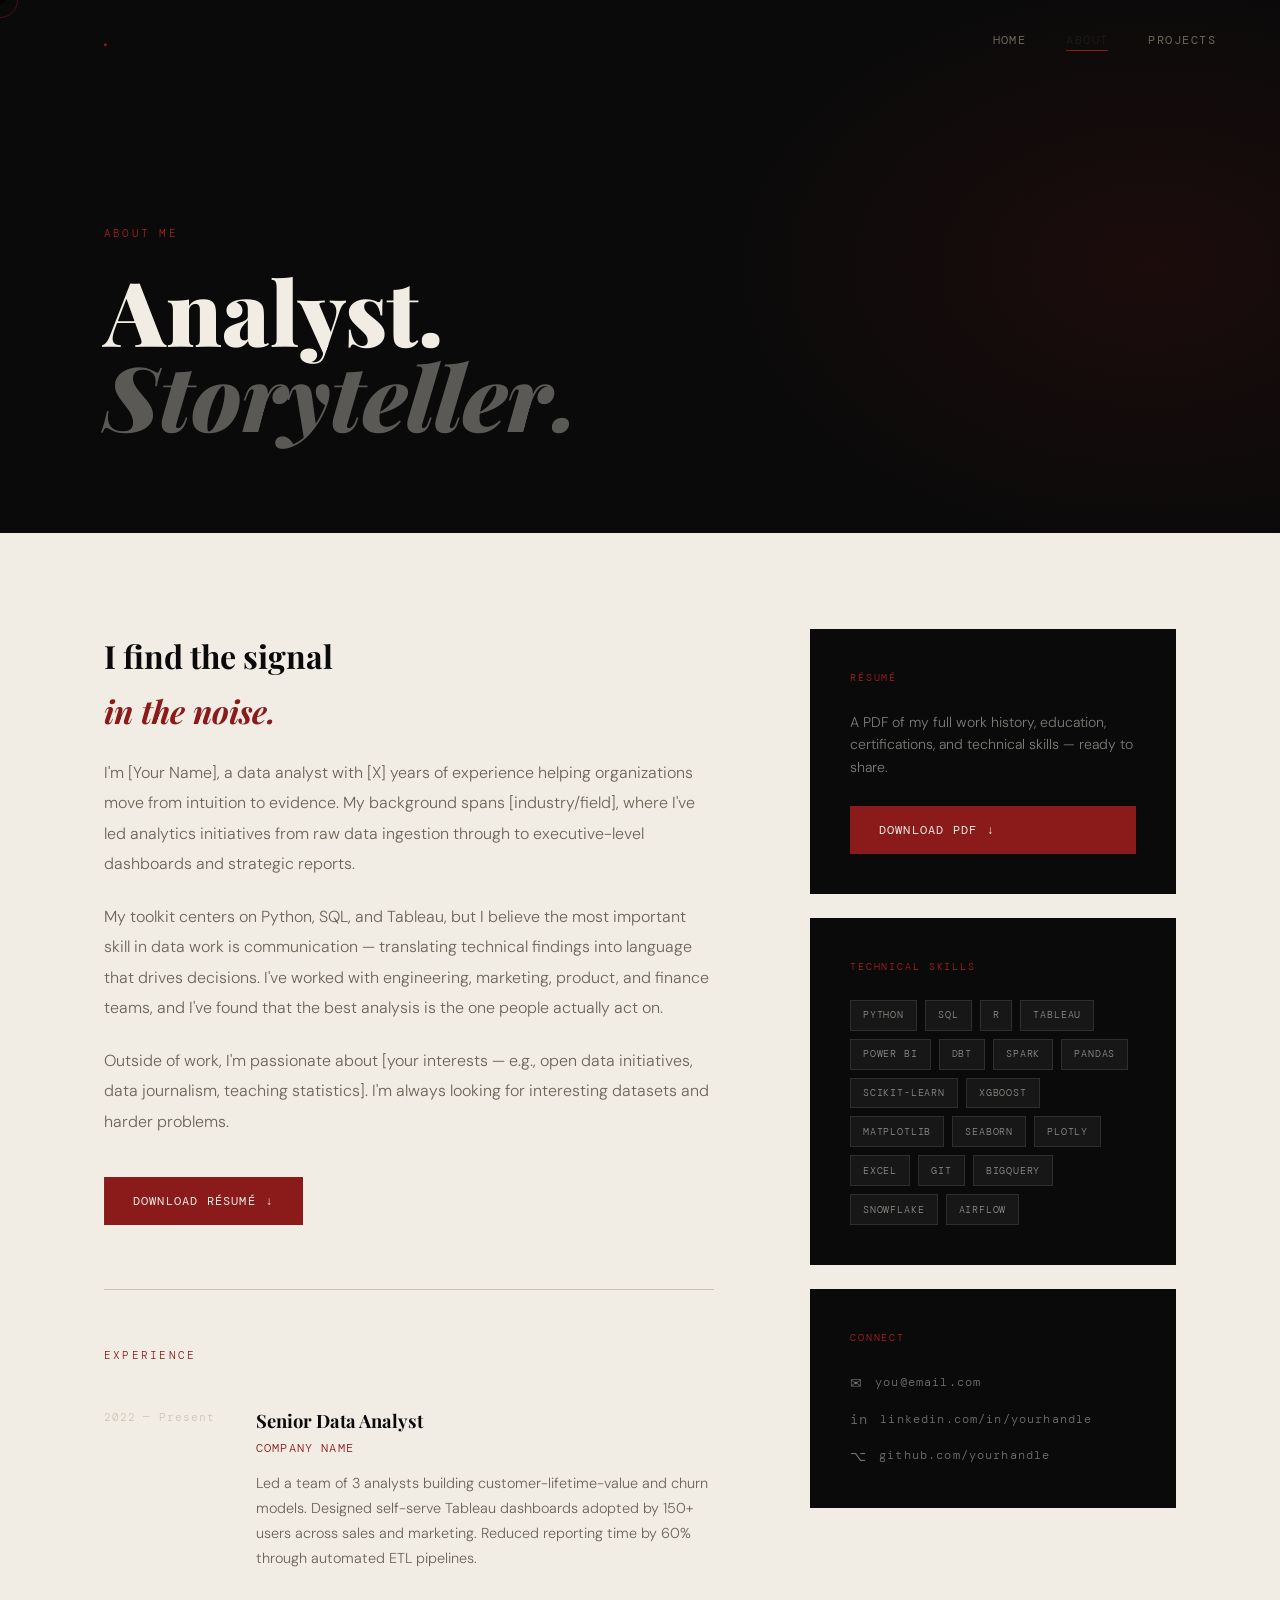
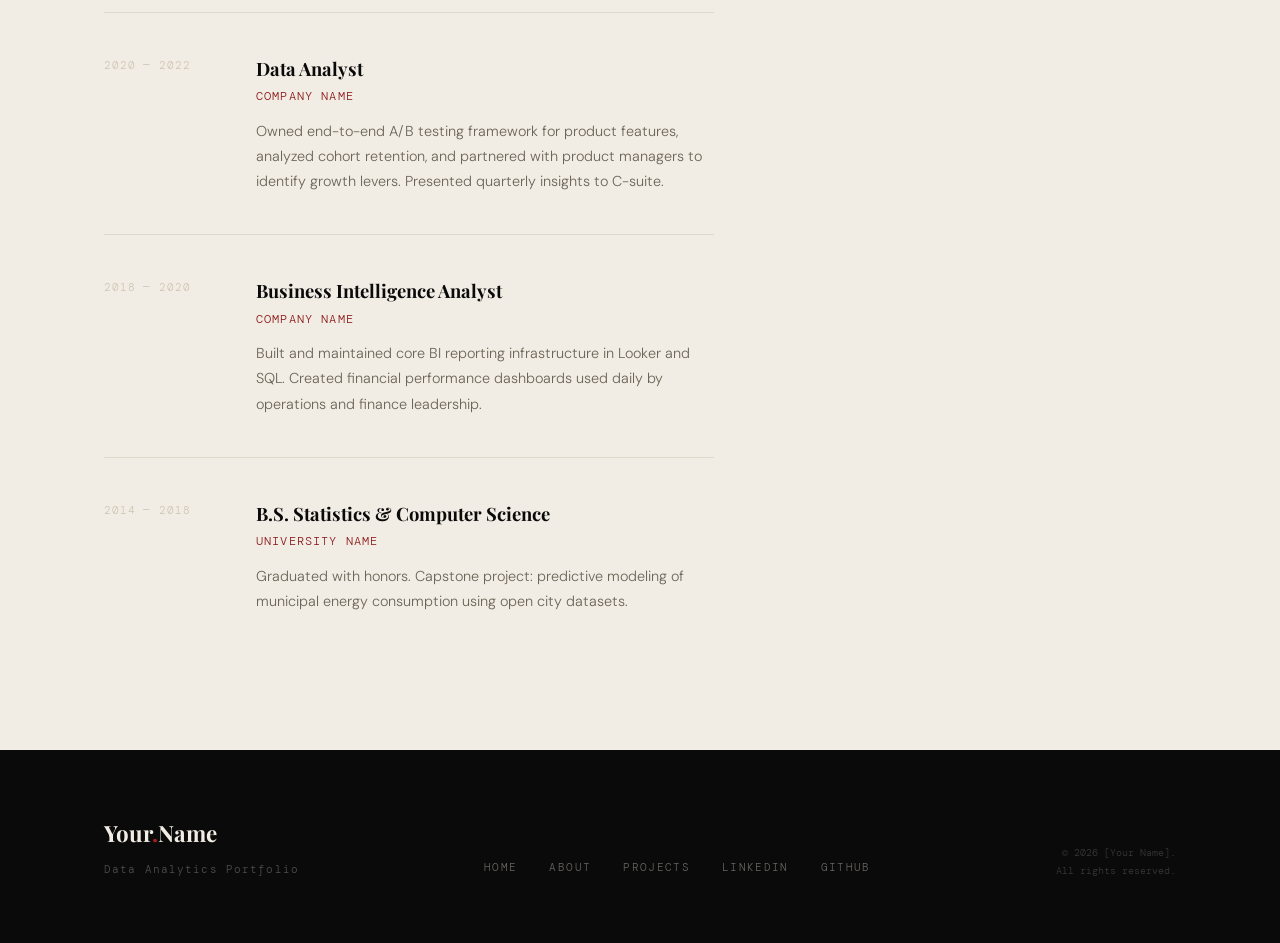
==== about.html @ 64f7c20e "Add base project template" ====
<!DOCTYPE html>
<html lang="en">
<head>
  <meta charset="UTF-8" />
  <meta name="viewport" content="width=device-width, initial-scale=1.0" />
  <title>About — Your Name</title>
  <meta name="description" content="Professional background, experience, and skills of [Your Name], data analyst." />
  <link rel="stylesheet" href="style.css" />
  <link rel="icon" href="data:image/svg+xml,<svg xmlns='http://www.w3.org/2000/svg' viewBox='0 0 32 32'><rect width='32' height='32' fill='%238B1A1A'/><text y='24' x='6' font-size='20' fill='white' font-family='serif'>A</text></svg>" />
</head>
<body>

  <div class="cursor"      aria-hidden="true"></div>
  <div class="cursor-ring" aria-hidden="true"></div>

  <!-- ── Navigation ── -->
  <nav aria-label="Main navigation">
    <a href="index.html" class="nav-logo">Your<span>.</span>Name</a>
    <button class="nav-toggle" aria-label="Toggle menu" aria-expanded="false">
      <span></span><span></span><span></span>
    </button>
    <ul class="nav-links">
      <li><a href="index.html">Home</a></li>
      <li><a href="about.html">About</a></li>
      <li><a href="projects.html">Projects</a></li>
    </ul>
  </nav>

  <!-- ── Page Hero ── -->
  <section class="page-hero" aria-labelledby="about-title">
    <div class="container">
      <p class="page-hero-label">About me</p>
      <h1 class="page-hero-title" id="about-title">
        Analyst.<br>
        <em>Storyteller.</em>
      </h1>
    </div>
  </section>

  <!-- ── Body ── -->
  <section class="about-body">
    <div class="container">
      <div class="about-grid">

        <!-- Main content -->
        <div>
          <div class="about-text">
            <h2>I find the signal<br><em>in the noise.</em></h2>

            <!-- ── EDIT YOUR BIO BELOW ── -->
            <p>
              I'm [Your Name], a data analyst with [X] years of experience helping
              organizations move from intuition to evidence. My background spans
              [industry/field], where I've led analytics initiatives from raw data
              ingestion through to executive-level dashboards and strategic reports.
            </p>
            <p>
              My toolkit centers on Python, SQL, and Tableau, but I believe the
              most important skill in data work is communication — translating
              technical findings into language that drives decisions. I've worked
              with engineering, marketing, product, and finance teams, and I've
              found that the best analysis is the one people actually act on.
            </p>
            <p>
              Outside of work, I'm passionate about [your interests — e.g., open
              data initiatives, data journalism, teaching statistics]. I'm always
              looking for interesting datasets and harder problems.
            </p>
            <!-- ── END BIO ── -->

            <!-- Resume download button — replace resume.pdf with your actual file -->
            <a href="resume.pdf" download class="btn btn-primary">
              Download Résumé
              <span class="btn-arrow">↓</span>
            </a>
          </div>

          <!-- Experience Timeline -->
          <div class="timeline reveal">
            <p class="timeline-label">Experience</p>

            <!-- ── EDIT EACH ROLE BELOW ── -->

            <div class="timeline-item">
              <div class="timeline-year">2022 — Present</div>
              <div>
                <div class="timeline-role">Senior Data Analyst</div>
                <div class="timeline-company">Company Name</div>
                <p class="timeline-desc">
                  Led a team of 3 analysts building customer-lifetime-value and
                  churn models. Designed self-serve Tableau dashboards adopted by
                  150+ users across sales and marketing. Reduced reporting time by
                  60% through automated ETL pipelines.
                </p>
              </div>
            </div>

            <div class="timeline-item">
              <div class="timeline-year">2020 — 2022</div>
              <div>
                <div class="timeline-role">Data Analyst</div>
                <div class="timeline-company">Company Name</div>
                <p class="timeline-desc">
                  Owned end-to-end A/B testing framework for product features,
                  analyzed cohort retention, and partnered with product managers
                  to identify growth levers. Presented quarterly insights to C-suite.
                </p>
              </div>
            </div>

            <div class="timeline-item">
              <div class="timeline-year">2018 — 2020</div>
              <div>
                <div class="timeline-role">Business Intelligence Analyst</div>
                <div class="timeline-company">Company Name</div>
                <p class="timeline-desc">
                  Built and maintained core BI reporting infrastructure in Looker
                  and SQL. Created financial performance dashboards used daily by
                  operations and finance leadership.
                </p>
              </div>
            </div>

            <div class="timeline-item">
              <div class="timeline-year">2014 — 2018</div>
              <div>
                <div class="timeline-role">B.S. Statistics &amp; Computer Science</div>
                <div class="timeline-company">University Name</div>
                <p class="timeline-desc">
                  Graduated with honors. Capstone project: predictive modeling of
                  municipal energy consumption using open city datasets.
                </p>
              </div>
            </div>

            <!-- ── END EXPERIENCE ── -->
          </div>
        </div>

        <!-- Sidebar -->
        <aside class="about-sidebar" aria-label="Skills and contact">

          <!-- Resume Card -->
          <div class="sidebar-card reveal">
            <p class="sidebar-card-label">Résumé</p>
            <div class="resume-download">
              <p>
                A PDF of my full work history, education, certifications, and
                technical skills — ready to share.
              </p>
              <!-- Replace resume.pdf with your actual file -->
              <a href="resume.pdf" download class="btn btn-primary">
                Download PDF <span class="btn-arrow">↓</span>
              </a>
            </div>
          </div>

          <!-- Skills Card -->
          <div class="sidebar-card reveal reveal-delay-1">
            <p class="sidebar-card-label">Technical Skills</p>
            <div class="skills-list">
              <!-- ── UPDATE YOUR SKILLS ── -->
              <span class="skill-chip">Python</span>
              <span class="skill-chip">SQL</span>
              <span class="skill-chip">R</span>
              <span class="skill-chip">Tableau</span>
              <span class="skill-chip">Power BI</span>
              <span class="skill-chip">dbt</span>
              <span class="skill-chip">Spark</span>
              <span class="skill-chip">Pandas</span>
              <span class="skill-chip">Scikit-learn</span>
              <span class="skill-chip">XGBoost</span>
              <span class="skill-chip">Matplotlib</span>
              <span class="skill-chip">Seaborn</span>
              <span class="skill-chip">Plotly</span>
              <span class="skill-chip">Excel</span>
              <span class="skill-chip">Git</span>
              <span class="skill-chip">BigQuery</span>
              <span class="skill-chip">Snowflake</span>
              <span class="skill-chip">Airflow</span>
            </div>
          </div>

          <!-- Connect Card -->
          <div class="sidebar-card reveal reveal-delay-2">
            <p class="sidebar-card-label">Connect</p>
            <div class="connect-links">
              <!-- ── UPDATE YOUR LINKS ── -->
              <a href="mailto:you@email.com" class="connect-link">
                <span>✉</span> you@email.com
              </a>
              <a href="https://linkedin.com/in/yourhandle" target="_blank" rel="noopener" class="connect-link">
                <span>in</span> linkedin.com/in/yourhandle
              </a>
              <a href="https://github.com/yourhandle" target="_blank" rel="noopener" class="connect-link">
                <span>⌥</span> github.com/yourhandle
              </a>
            </div>
          </div>

        </aside>
      </div>
    </div>
  </section>

  <!-- ── Footer ── -->
  <footer>
    <div class="container">
      <div class="footer-inner">
        <div>
          <div class="footer-logo">Your<span>.</span>Name</div>
          <div class="footer-tagline">Data Analytics Portfolio</div>
        </div>
        <ul class="footer-links">
          <li><a href="index.html">Home</a></li>
          <li><a href="about.html">About</a></li>
          <li><a href="projects.html">Projects</a></li>
          <li><a href="#" target="_blank" rel="noopener">LinkedIn</a></li>
          <li><a href="#" target="_blank" rel="noopener">GitHub</a></li>
        </ul>
        <div class="footer-copy">
          &copy; <span class="footer-year"></span> [Your Name].<br>All rights reserved.
        </div>
      </div>
    </div>
  </footer>

  <script src="main.js"></script>
</body>
</html>
---- style.css ----
/* ============================================
   ROOT & VARIABLES
   ============================================ */
@import url('https://fonts.googleapis.com/css2?family=Playfair+Display:ital,wght@0,400;0,700;0,900;1,400;1,700&family=DM+Mono:ital,wght@0,300;0,400;0,500;1,300&family=DM+Sans:ital,wght@0,300;0,400;0,500;1,300&display=swap');

:root {
  --crimson:     #8B1A1A;
  --crimson-mid: #A52020;
  --crimson-dim: #5C1010;
  --beige:       #F2EDE4;
  --beige-warm:  #E8DFD0;
  --beige-dim:   #CEC4B4;
  --black:       #0A0A0A;
  --white:       #FFFFFF;
  --ink:         #1A1A1A;
  --muted:       #6B6458;

  --font-display: 'Playfair Display', Georgia, serif;
  --font-mono:    'DM Mono', 'Courier New', monospace;
  --font-body:    'DM Sans', sans-serif;

  --transition: 0.3s cubic-bezier(0.25, 0.46, 0.45, 0.94);
  --transition-slow: 0.6s cubic-bezier(0.25, 0.46, 0.45, 0.94);
}

/* ============================================
   RESET & BASE
   ============================================ */
*, *::before, *::after { box-sizing: border-box; margin: 0; padding: 0; }

html {
  scroll-behavior: smooth;
  font-size: 16px;
}

body {
  background-color: var(--beige);
  color: var(--ink);
  font-family: var(--font-body);
  font-weight: 300;
  line-height: 1.7;
  overflow-x: hidden;
  cursor: none;
}

a { color: inherit; text-decoration: none; }
img { display: block; max-width: 100%; }

::selection {
  background: var(--crimson);
  color: var(--beige);
}

/* ============================================
   CUSTOM CURSOR
   ============================================ */
.cursor {
  position: fixed;
  width: 10px;
  height: 10px;
  background: var(--crimson);
  border-radius: 50%;
  pointer-events: none;
  z-index: 9999;
  transform: translate(-50%, -50%);
  transition: transform 0.1s ease, width 0.2s ease, height 0.2s ease, background 0.2s ease;
  mix-blend-mode: multiply;
}

.cursor-ring {
  position: fixed;
  width: 36px;
  height: 36px;
  border: 1px solid var(--crimson);
  border-radius: 50%;
  pointer-events: none;
  z-index: 9998;
  transform: translate(-50%, -50%);
  transition: transform 0.12s ease, width 0.25s ease, height 0.25s ease, opacity 0.2s ease;
  opacity: 0.5;
}

body:has(a:hover) .cursor { width: 14px; height: 14px; }
body:has(a:hover) .cursor-ring { width: 48px; height: 48px; opacity: 0.8; }

/* ============================================
   NAVIGATION
   ============================================ */
nav {
  position: fixed;
  top: 0;
  left: 0;
  right: 0;
  z-index: 100;
  padding: 1.5rem 4rem;
  display: flex;
  align-items: center;
  justify-content: space-between;
  mix-blend-mode: normal;
  transition: background var(--transition), backdrop-filter var(--transition);
}

nav.scrolled {
  background: rgba(242, 237, 228, 0.92);
  backdrop-filter: blur(12px);
  border-bottom: 1px solid var(--beige-warm);
}

.nav-logo {
  font-family: var(--font-display);
  font-size: 1.1rem;
  font-weight: 700;
  letter-spacing: 0.02em;
  color: var(--black);
}

.nav-logo span { color: var(--crimson); }

.nav-links {
  display: flex;
  gap: 2.5rem;
  list-style: none;
  align-items: center;
}

.nav-links a {
  font-family: var(--font-mono);
  font-size: 0.75rem;
  font-weight: 400;
  letter-spacing: 0.12em;
  text-transform: uppercase;
  color: var(--muted);
  transition: color var(--transition);
  position: relative;
}

.nav-links a::after {
  content: '';
  position: absolute;
  bottom: -3px;
  left: 0;
  width: 0;
  height: 1px;
  background: var(--crimson);
  transition: width var(--transition);
}

.nav-links a:hover,
.nav-links a.active {
  color: var(--ink);
}

.nav-links a:hover::after,
.nav-links a.active::after {
  width: 100%;
}

/* Hamburger */
.nav-toggle {
  display: none;
  flex-direction: column;
  gap: 5px;
  cursor: pointer;
  background: none;
  border: none;
}

.nav-toggle span {
  display: block;
  width: 24px;
  height: 1px;
  background: var(--ink);
  transition: var(--transition);
}

/* ============================================
   PAGE TRANSITIONS
   ============================================ */
.page-overlay {
  position: fixed;
  inset: 0;
  background: var(--crimson);
  z-index: 200;
  transform: scaleY(0);
  transform-origin: bottom;
  pointer-events: none;
}

/* ============================================
   SECTION BASE
   ============================================ */
section { position: relative; }

.container {
  max-width: 1200px;
  margin: 0 auto;
  padding: 0 4rem;
}

/* ============================================
   HERO — INDEX
   ============================================ */
.hero {
  min-height: 100vh;
  background: var(--black);
  display: flex;
  flex-direction: column;
  justify-content: flex-end;
  padding-bottom: 8rem;
  position: relative;
  overflow: hidden;
}

.hero-bg {
  position: absolute;
  inset: 0;
  background:
    radial-gradient(ellipse 60% 50% at 80% 50%, rgba(139, 26, 26, 0.18) 0%, transparent 70%),
    radial-gradient(ellipse 40% 60% at 10% 80%, rgba(139, 26, 26, 0.10) 0%, transparent 60%);
}

.hero-grid-lines {
  position: absolute;
  inset: 0;
  background-image:
    linear-gradient(rgba(242, 237, 228, 0.03) 1px, transparent 1px),
    linear-gradient(90deg, rgba(242, 237, 228, 0.03) 1px, transparent 1px);
  background-size: 80px 80px;
}

.hero-eyebrow {
  font-family: var(--font-mono);
  font-size: 0.72rem;
  letter-spacing: 0.2em;
  text-transform: uppercase;
  color: var(--crimson-mid);
  margin-bottom: 1.5rem;
  opacity: 0;
  animation: fadeUp 0.8s var(--transition-slow) 0.2s forwards;
}

.hero-title {
  font-family: var(--font-display);
  font-size: clamp(3.5rem, 8vw, 8rem);
  font-weight: 900;
  line-height: 0.95;
  color: var(--beige);
  margin-bottom: 0.2em;
  opacity: 0;
  animation: fadeUp 0.9s var(--transition-slow) 0.4s forwards;
}

.hero-title em {
  font-style: italic;
  color: var(--crimson-mid);
}

.hero-subtitle {
  font-family: var(--font-display);
  font-size: clamp(1.8rem, 4vw, 3.8rem);
  font-weight: 400;
  font-style: italic;
  color: rgba(242, 237, 228, 0.45);
  line-height: 1.1;
  margin-bottom: 3.5rem;
  opacity: 0;
  animation: fadeUp 0.9s var(--transition-slow) 0.55s forwards;
}

.hero-cta-group {
  display: flex;
  align-items: center;
  gap: 2.5rem;
  opacity: 0;
  animation: fadeUp 0.9s var(--transition-slow) 0.7s forwards;
}

.hero-featured-label {
  font-family: var(--font-mono);
  font-size: 0.68rem;
  letter-spacing: 0.15em;
  text-transform: uppercase;
  color: var(--muted);
}

.hero-featured-label strong {
  display: block;
  font-family: var(--font-body);
  font-size: 0.95rem;
  font-weight: 400;
  letter-spacing: 0;
  color: var(--beige-dim);
  margin-top: 0.3rem;
}

.hero-scroll-hint {
  position: absolute;
  bottom: 2.5rem;
  right: 4rem;
  display: flex;
  align-items: center;
  gap: 0.75rem;
  font-family: var(--font-mono);
  font-size: 0.68rem;
  letter-spacing: 0.12em;
  text-transform: uppercase;
  color: rgba(242, 237, 228, 0.25);
  opacity: 0;
  animation: fadeIn 1s ease 1.2s forwards;
}

.hero-scroll-hint::before {
  content: '';
  display: block;
  width: 1px;
  height: 48px;
  background: rgba(242, 237, 228, 0.15);
  animation: scrollLine 2s ease 1.5s infinite;
}

/* ============================================
   BUTTONS
   ============================================ */
.btn {
  display: inline-flex;
  align-items: center;
  gap: 0.6rem;
  padding: 0.85rem 1.8rem;
  font-family: var(--font-mono);
  font-size: 0.75rem;
  font-weight: 400;
  letter-spacing: 0.1em;
  text-transform: uppercase;
  border: none;
  cursor: pointer;
  transition: var(--transition);
  position: relative;
  overflow: hidden;
}

.btn::before {
  content: '';
  position: absolute;
  inset: 0;
  background: rgba(255,255,255,0.08);
  transform: translateX(-100%);
  transition: transform 0.35s ease;
}

.btn:hover::before { transform: translateX(0); }

.btn-primary {
  background: var(--crimson);
  color: var(--beige);
}

.btn-primary:hover { background: var(--crimson-mid); }

.btn-outline {
  background: transparent;
  color: var(--beige);
  border: 1px solid rgba(242, 237, 228, 0.25);
}

.btn-outline:hover {
  border-color: rgba(242, 237, 228, 0.6);
}

.btn-outline-dark {
  background: transparent;
  color: var(--ink);
  border: 1px solid rgba(26, 26, 26, 0.3);
}

.btn-outline-dark:hover {
  border-color: var(--crimson);
  color: var(--crimson);
}

.btn-arrow {
  display: inline-block;
  transition: transform var(--transition);
}

.btn:hover .btn-arrow { transform: translateX(4px); }

/* ============================================
   FEATURED PROJECT STRIP — INDEX
   ============================================ */
.featured-strip {
  background: var(--beige-warm);
  padding: 7rem 0;
  border-top: 1px solid var(--beige-dim);
}

.strip-label {
  font-family: var(--font-mono);
  font-size: 0.7rem;
  letter-spacing: 0.2em;
  text-transform: uppercase;
  color: var(--crimson);
  margin-bottom: 3rem;
}

.featured-card {
  display: grid;
  grid-template-columns: 1fr 1fr;
  gap: 5rem;
  align-items: center;
}

.featured-card-visual {
  aspect-ratio: 16/10;
  background: var(--black);
  position: relative;
  overflow: hidden;
}

.featured-card-visual-inner {
  position: absolute;
  inset: 0;
  background:
    linear-gradient(135deg, var(--crimson-dim) 0%, transparent 50%),
    repeating-linear-gradient(
      45deg,
      transparent,
      transparent 20px,
      rgba(242, 237, 228, 0.03) 20px,
      rgba(242, 237, 228, 0.03) 21px
    );
  display: flex;
  align-items: center;
  justify-content: center;
}

.featured-card-visual-inner svg {
  opacity: 0.25;
}

.featured-card-visual:hover .featured-card-visual-inner {
  filter: brightness(1.15);
}

.featured-meta {
  font-family: var(--font-mono);
  font-size: 0.68rem;
  letter-spacing: 0.15em;
  text-transform: uppercase;
  color: var(--crimson);
  margin-bottom: 1rem;
}

.featured-title {
  font-family: var(--font-display);
  font-size: clamp(1.8rem, 3.5vw, 2.8rem);
  font-weight: 700;
  line-height: 1.15;
  margin-bottom: 1.25rem;
  color: var(--black);
}

.featured-desc {
  font-size: 0.95rem;
  color: var(--muted);
  line-height: 1.75;
  margin-bottom: 2rem;
  max-width: 42ch;
}

.featured-tags {
  display: flex;
  flex-wrap: wrap;
  gap: 0.5rem;
  margin-bottom: 2.5rem;
}

.tag {
  font-family: var(--font-mono);
  font-size: 0.65rem;
  letter-spacing: 0.1em;
  text-transform: uppercase;
  padding: 0.3rem 0.75rem;
  background: var(--beige);
  color: var(--muted);
  border: 1px solid var(--beige-dim);
}

/* ============================================
   INTRO STRIP — INDEX
   ============================================ */
.intro-strip {
  background: var(--beige);
  padding: 7rem 0;
}

.intro-grid {
  display: grid;
  grid-template-columns: 1fr 2fr;
  gap: 6rem;
  align-items: start;
}

.intro-heading {
  font-family: var(--font-display);
  font-size: clamp(2rem, 3.5vw, 3rem);
  font-weight: 700;
  line-height: 1.2;
  position: sticky;
  top: 6rem;
}

.intro-heading em {
  font-style: italic;
  color: var(--crimson);
}

.intro-body p {
  font-size: 1.05rem;
  color: var(--muted);
  line-height: 1.85;
  margin-bottom: 1.5rem;
}

.intro-body p:last-child { margin-bottom: 0; }

.intro-stats {
  display: grid;
  grid-template-columns: repeat(3, 1fr);
  gap: 2rem;
  margin-top: 3rem;
  padding-top: 3rem;
  border-top: 1px solid var(--beige-dim);
}

.stat-number {
  font-family: var(--font-display);
  font-size: 2.5rem;
  font-weight: 900;
  color: var(--crimson);
  line-height: 1;
  margin-bottom: 0.4rem;
}

.stat-label {
  font-family: var(--font-mono);
  font-size: 0.68rem;
  letter-spacing: 0.12em;
  text-transform: uppercase;
  color: var(--muted);
}

/* ============================================
   DIVIDER
   ============================================ */
.divider {
  width: 100%;
  height: 1px;
  background: linear-gradient(90deg, transparent, var(--beige-dim) 30%, var(--beige-dim) 70%, transparent);
}

/* ============================================
   FOOTER
   ============================================ */
footer {
  background: var(--black);
  color: var(--beige);
  padding: 4rem 0;
}

.footer-inner {
  display: flex;
  justify-content: space-between;
  align-items: flex-end;
}

.footer-logo {
  font-family: var(--font-display);
  font-size: 1.4rem;
  font-weight: 700;
  margin-bottom: 0.5rem;
}

.footer-logo span { color: var(--crimson-mid); }

.footer-tagline {
  font-family: var(--font-mono);
  font-size: 0.7rem;
  letter-spacing: 0.1em;
  color: rgba(242, 237, 228, 0.3);
}

.footer-links {
  display: flex;
  gap: 2rem;
  list-style: none;
}

.footer-links a {
  font-family: var(--font-mono);
  font-size: 0.7rem;
  letter-spacing: 0.12em;
  text-transform: uppercase;
  color: rgba(242, 237, 228, 0.4);
  transition: color var(--transition);
}

.footer-links a:hover { color: var(--beige); }

.footer-copy {
  font-family: var(--font-mono);
  font-size: 0.65rem;
  color: rgba(242, 237, 228, 0.2);
  text-align: right;
}

/* ============================================
   PAGE HERO (ABOUT / PROJECTS)
   ============================================ */
.page-hero {
  padding: 14rem 0 6rem;
  background: var(--black);
  position: relative;
  overflow: hidden;
}

.page-hero::before {
  content: '';
  position: absolute;
  inset: 0;
  background:
    radial-gradient(ellipse 50% 80% at 90% 50%, rgba(139, 26, 26, 0.14) 0%, transparent 70%);
}

.page-hero-label {
  font-family: var(--font-mono);
  font-size: 0.7rem;
  letter-spacing: 0.2em;
  text-transform: uppercase;
  color: var(--crimson-mid);
  margin-bottom: 1.5rem;
  opacity: 0;
  animation: fadeUp 0.7s ease 0.2s forwards;
}

.page-hero-title {
  font-family: var(--font-display);
  font-size: clamp(3rem, 7vw, 6.5rem);
  font-weight: 900;
  color: var(--beige);
  line-height: 0.95;
  opacity: 0;
  animation: fadeUp 0.8s ease 0.35s forwards;
}

.page-hero-title em {
  font-style: italic;
  color: rgba(242, 237, 228, 0.35);
}

/* ============================================
   ABOUT PAGE
   ============================================ */
.about-body {
  padding: 6rem 0;
  background: var(--beige);
}

.about-grid {
  display: grid;
  grid-template-columns: 5fr 3fr;
  gap: 6rem;
  align-items: start;
}

.about-text h2 {
  font-family: var(--font-display);
  font-size: clamp(1.6rem, 2.5vw, 2.2rem);
  font-weight: 700;
  margin-bottom: 1.25rem;
  color: var(--black);
}

.about-text h2 em {
  font-style: italic;
  color: var(--crimson);
}

.about-text p {
  font-size: 1rem;
  color: var(--muted);
  line-height: 1.9;
  margin-bottom: 1.4rem;
}

.about-text p:last-of-type { margin-bottom: 2.5rem; }

/* Experience timeline */
.timeline {
  margin-top: 4rem;
  padding-top: 3.5rem;
  border-top: 1px solid var(--beige-dim);
}

.timeline-label {
  font-family: var(--font-mono);
  font-size: 0.7rem;
  letter-spacing: 0.2em;
  text-transform: uppercase;
  color: var(--crimson);
  margin-bottom: 2.5rem;
}

.timeline-item {
  display: grid;
  grid-template-columns: 120px 1fr;
  gap: 2rem;
  margin-bottom: 2.5rem;
  padding-bottom: 2.5rem;
  border-bottom: 1px solid rgba(206, 196, 180, 0.5);
  position: relative;
}

.timeline-item:last-child {
  border-bottom: none;
  margin-bottom: 0;
}

.timeline-year {
  font-family: var(--font-mono);
  font-size: 0.7rem;
  letter-spacing: 0.08em;
  color: var(--beige-dim);
  padding-top: 0.2rem;
}

.timeline-role {
  font-family: var(--font-display);
  font-size: 1.15rem;
  font-weight: 700;
  color: var(--black);
  margin-bottom: 0.2rem;
}

.timeline-company {
  font-family: var(--font-mono);
  font-size: 0.72rem;
  letter-spacing: 0.1em;
  text-transform: uppercase;
  color: var(--crimson);
  margin-bottom: 0.75rem;
}

.timeline-desc {
  font-size: 0.9rem;
  color: var(--muted);
  line-height: 1.75;
}

/* Sidebar */
.about-sidebar {
  position: sticky;
  top: 7rem;
}

.sidebar-card {
  background: var(--black);
  padding: 2.5rem;
  margin-bottom: 1.5rem;
}

.sidebar-card-label {
  font-family: var(--font-mono);
  font-size: 0.65rem;
  letter-spacing: 0.18em;
  text-transform: uppercase;
  color: var(--crimson-mid);
  margin-bottom: 1.5rem;
}

.resume-download {
  display: flex;
  flex-direction: column;
  gap: 0.75rem;
}

.resume-download p {
  font-size: 0.88rem;
  color: rgba(242, 237, 228, 0.5);
  line-height: 1.6;
  margin-bottom: 1rem;
}

.skills-list {
  display: flex;
  flex-wrap: wrap;
  gap: 0.5rem;
}

.skill-chip {
  font-family: var(--font-mono);
  font-size: 0.65rem;
  letter-spacing: 0.08em;
  text-transform: uppercase;
  padding: 0.35rem 0.75rem;
  background: rgba(242, 237, 228, 0.06);
  color: rgba(242, 237, 228, 0.55);
  border: 1px solid rgba(242, 237, 228, 0.1);
  transition: var(--transition);
}

.skill-chip:hover {
  background: rgba(139, 26, 26, 0.3);
  color: var(--beige);
  border-color: var(--crimson-mid);
}

.connect-links {
  display: flex;
  flex-direction: column;
  gap: 0.75rem;
}

.connect-link {
  font-family: var(--font-mono);
  font-size: 0.72rem;
  letter-spacing: 0.1em;
  color: rgba(242, 237, 228, 0.45);
  display: flex;
  align-items: center;
  gap: 0.75rem;
  transition: color var(--transition);
}

.connect-link:hover { color: var(--beige); }

.connect-link span {
  font-size: 0.9rem;
}

/* ============================================
   PROJECTS PAGE
   ============================================ */
.projects-body {
  padding: 6rem 0;
  background: var(--beige);
}

.projects-filter {
  display: flex;
  gap: 0.5rem;
  margin-bottom: 4rem;
  flex-wrap: wrap;
}

.filter-btn {
  font-family: var(--font-mono);
  font-size: 0.68rem;
  letter-spacing: 0.12em;
  text-transform: uppercase;
  padding: 0.45rem 1rem;
  border: 1px solid var(--beige-dim);
  background: transparent;
  color: var(--muted);
  cursor: pointer;
  transition: var(--transition);
}

.filter-btn:hover,
.filter-btn.active {
  background: var(--crimson);
  color: var(--beige);
  border-color: var(--crimson);
}

.projects-grid {
  display: grid;
  grid-template-columns: repeat(2, 1fr);
  gap: 2px;
}

.project-card {
  background: var(--black);
  position: relative;
  overflow: hidden;
  cursor: pointer;
  display: block;
}

.project-card-inner {
  padding: 2.5rem;
  min-height: 300px;
  display: flex;
  flex-direction: column;
  justify-content: flex-end;
  position: relative;
  z-index: 1;
  transition: var(--transition-slow);
}

.project-card::before {
  content: '';
  position: absolute;
  inset: 0;
  background: linear-gradient(to top, rgba(10,10,10,0.95) 0%, rgba(10,10,10,0.4) 60%, rgba(10,10,10,0.1) 100%);
  z-index: 0;
}

.project-card-bg {
  position: absolute;
  inset: 0;
  transition: transform 0.6s ease;
  background: var(--crimson-dim);
  background-image:
    repeating-linear-gradient(
      135deg,
      transparent,
      transparent 30px,
      rgba(242, 237, 228, 0.03) 30px,
      rgba(242, 237, 228, 0.03) 31px
    );
}

.project-card:hover .project-card-bg {
  transform: scale(1.04);
}

.project-card:nth-child(2n) .project-card-bg { background: #1A0505; }
.project-card:nth-child(3n) .project-card-bg { background: #0D0D0D; }
.project-card:nth-child(4n) .project-card-bg { background: #200A0A; }

.project-number {
  font-family: var(--font-mono);
  font-size: 0.65rem;
  color: rgba(242, 237, 228, 0.2);
  letter-spacing: 0.1em;
  position: absolute;
  top: 2.5rem;
  right: 2.5rem;
}

.project-categories {
  display: flex;
  gap: 0.5rem;
  flex-wrap: wrap;
  margin-bottom: 0.9rem;
}

.project-cat {
  font-family: var(--font-mono);
  font-size: 0.62rem;
  letter-spacing: 0.12em;
  text-transform: uppercase;
  color: var(--crimson-mid);
}

.project-cat + .project-cat::before {
  content: '·';
  margin-right: 0.5rem;
  color: rgba(242, 237, 228, 0.2);
}

.project-card-title {
  font-family: var(--font-display);
  font-size: clamp(1.3rem, 2.5vw, 1.9rem);
  font-weight: 700;
  color: var(--beige);
  line-height: 1.2;
  margin-bottom: 0.75rem;
  transition: color var(--transition);
}

.project-card:hover .project-card-title { color: var(--white); }

.project-card-desc {
  font-size: 0.88rem;
  color: rgba(242, 237, 228, 0.4);
  line-height: 1.65;
  margin-bottom: 1.5rem;
  max-height: 0;
  overflow: hidden;
  transition: max-height 0.4s ease, opacity 0.3s ease;
  opacity: 0;
}

.project-card:hover .project-card-desc {
  max-height: 100px;
  opacity: 1;
}

.project-card-tags {
  display: flex;
  gap: 0.4rem;
  flex-wrap: wrap;
}

.project-card-tags .tag {
  background: rgba(242, 237, 228, 0.06);
  color: rgba(242, 237, 228, 0.35);
  border-color: rgba(242, 237, 228, 0.08);
}

.project-card-arrow {
  position: absolute;
  top: 2.5rem;
  left: 2.5rem;
  font-family: var(--font-mono);
  font-size: 0.7rem;
  color: rgba(242, 237, 228, 0.2);
  letter-spacing: 0.1em;
  transform: translateY(-4px);
  opacity: 0;
  transition: var(--transition);
}

.project-card:hover .project-card-arrow {
  opacity: 1;
  transform: translateY(0);
  color: var(--crimson-mid);
}

/* Full-width card */
.project-card.wide {
  grid-column: span 2;
}

.project-card.wide .project-card-inner {
  min-height: 240px;
  flex-direction: row;
  align-items: flex-end;
  justify-content: space-between;
  gap: 3rem;
}

/* ============================================
   PROJECT DETAIL PAGE
   ============================================ */
.project-detail-body {
  background: var(--beige);
  padding: 6rem 0;
}

.project-detail-grid {
  display: grid;
  grid-template-columns: 2fr 1fr;
  gap: 6rem;
  align-items: start;
}

.project-detail-main h2 {
  font-family: var(--font-display);
  font-size: clamp(1.4rem, 2vw, 1.9rem);
  font-weight: 700;
  margin: 2.5rem 0 1rem;
  color: var(--black);
}

.project-detail-main h2:first-child { margin-top: 0; }

.project-detail-main p {
  font-size: 1rem;
  color: var(--muted);
  line-height: 1.9;
  margin-bottom: 1.2rem;
}

.project-detail-main ul {
  list-style: none;
  margin-bottom: 1.5rem;
}

.project-detail-main ul li {
  font-size: 0.95rem;
  color: var(--muted);
  line-height: 1.8;
  padding-left: 1.5rem;
  position: relative;
  margin-bottom: 0.4rem;
}

.project-detail-main ul li::before {
  content: '—';
  position: absolute;
  left: 0;
  color: var(--crimson);
  font-family: var(--font-mono);
}

.project-visual-block {
  aspect-ratio: 16/9;
  background: var(--black);
  margin: 2.5rem 0;
  position: relative;
  overflow: hidden;
}

.project-visual-block-inner {
  position: absolute;
  inset: 0;
  background:
    linear-gradient(135deg, var(--crimson-dim) 0%, transparent 60%),
    repeating-linear-gradient(
      45deg,
      transparent, transparent 25px,
      rgba(242, 237, 228, 0.03) 25px,
      rgba(242, 237, 228, 0.03) 26px
    );
  display: flex;
  align-items: center;
  justify-content: center;
  font-family: var(--font-mono);
  font-size: 0.7rem;
  letter-spacing: 0.15em;
  color: rgba(242, 237, 228, 0.2);
  text-transform: uppercase;
}

.project-sidebar-sticky {
  position: sticky;
  top: 7rem;
}

.project-meta-block {
  background: var(--black);
  padding: 2.5rem;
  margin-bottom: 1.5rem;
}

.project-meta-label {
  font-family: var(--font-mono);
  font-size: 0.62rem;
  letter-spacing: 0.18em;
  text-transform: uppercase;
  color: var(--crimson-mid);
  margin-bottom: 1.5rem;
}

.meta-row {
  display: flex;
  flex-direction: column;
  gap: 0.2rem;
  margin-bottom: 1.25rem;
  padding-bottom: 1.25rem;
  border-bottom: 1px solid rgba(242, 237, 228, 0.06);
}

.meta-row:last-child { border-bottom: none; margin-bottom: 0; padding-bottom: 0; }

.meta-key {
  font-family: var(--font-mono);
  font-size: 0.62rem;
  letter-spacing: 0.12em;
  text-transform: uppercase;
  color: rgba(242, 237, 228, 0.25);
}

.meta-value {
  font-size: 0.9rem;
  color: rgba(242, 237, 228, 0.7);
}

.nav-projects {
  display: flex;
  justify-content: space-between;
  margin-top: 5rem;
  padding-top: 3rem;
  border-top: 1px solid var(--beige-dim);
}

.nav-project-item {
  max-width: 280px;
}

.nav-project-dir {
  font-family: var(--font-mono);
  font-size: 0.65rem;
  letter-spacing: 0.15em;
  text-transform: uppercase;
  color: var(--crimson);
  margin-bottom: 0.5rem;
}

.nav-project-name {
  font-family: var(--font-display);
  font-size: 1.1rem;
  font-weight: 700;
  color: var(--ink);
  transition: color var(--transition);
}

.nav-project-item:hover .nav-project-name { color: var(--crimson); }

/* ============================================
   ANIMATIONS
   ============================================ */
@keyframes fadeUp {
  from { opacity: 0; transform: translateY(28px); }
  to   { opacity: 1; transform: translateY(0); }
}

@keyframes fadeIn {
  from { opacity: 0; }
  to   { opacity: 1; }
}

@keyframes scrollLine {
  0%   { height: 48px; transform: scaleY(1); transform-origin: top; }
  50%  { height: 48px; transform: scaleY(0.3); transform-origin: top; }
  51%  { transform-origin: bottom; }
  100% { height: 48px; transform: scaleY(0); transform-origin: bottom; }
}

/* Scroll reveal */
.reveal {
  opacity: 0;
  transform: translateY(24px);
  transition: opacity 0.7s ease, transform 0.7s ease;
}

.reveal.visible {
  opacity: 1;
  transform: translateY(0);
}

.reveal-delay-1 { transition-delay: 0.1s; }
.reveal-delay-2 { transition-delay: 0.2s; }
.reveal-delay-3 { transition-delay: 0.3s; }

/* ============================================
   RESPONSIVE
   ============================================ */
@media (max-width: 1024px) {
  .container { padding: 0 2.5rem; }
  nav { padding: 1.5rem 2.5rem; }

  .featured-card { grid-template-columns: 1fr; gap: 3rem; }
  .intro-grid { grid-template-columns: 1fr; gap: 3rem; }
  .intro-heading { position: static; }

  .about-grid { grid-template-columns: 1fr; gap: 3rem; }
  .about-sidebar { position: static; }

  .project-detail-grid { grid-template-columns: 1fr; gap: 3rem; }
  .project-sidebar-sticky { position: static; }
}

@media (max-width: 768px) {
  .container { padding: 0 1.5rem; }
  nav { padding: 1.25rem 1.5rem; }

  .nav-links {
    position: fixed;
    top: 0;
    right: -100%;
    width: 70vw;
    height: 100vh;
    background: var(--black);
    flex-direction: column;
    justify-content: center;
    align-items: flex-start;
    padding: 4rem 3rem;
    transition: right var(--transition-slow);
    z-index: 99;
  }

  .nav-links.open { right: 0; }
  .nav-links a { font-size: 1rem; color: var(--beige-dim); }

  .nav-toggle { display: flex; z-index: 101; }

  .hero { padding-bottom: 5rem; }
  .hero-scroll-hint { display: none; }

  .projects-grid { grid-template-columns: 1fr; }
  .project-card.wide { grid-column: span 1; }
  .project-card.wide .project-card-inner { flex-direction: column; }

  .intro-stats { grid-template-columns: 1fr 1fr; }

  .footer-inner { flex-direction: column; gap: 2rem; align-items: flex-start; }
  .footer-copy { text-align: left; }

  .timeline-item { grid-template-columns: 1fr; gap: 0.5rem; }
  .timeline-year { padding-top: 0; }

  body { cursor: auto; }
  .cursor, .cursor-ring { display: none; }
}
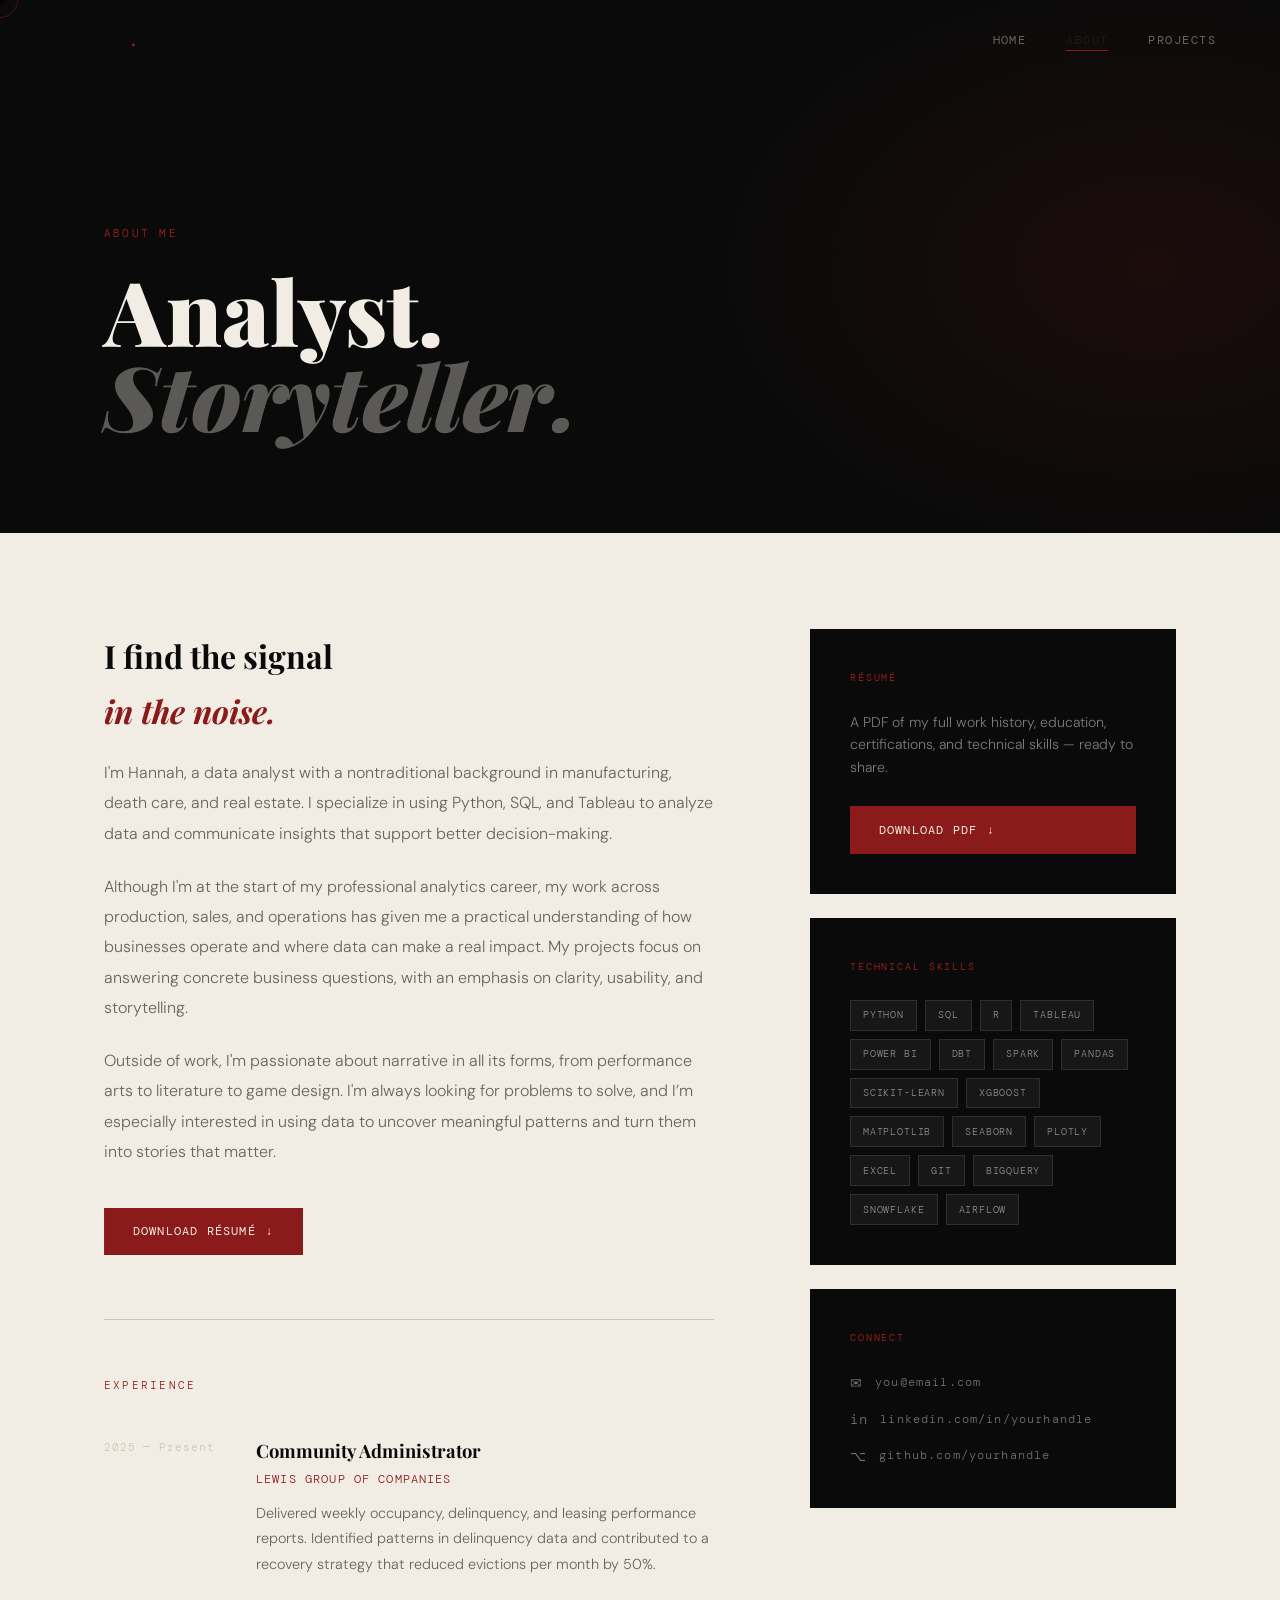
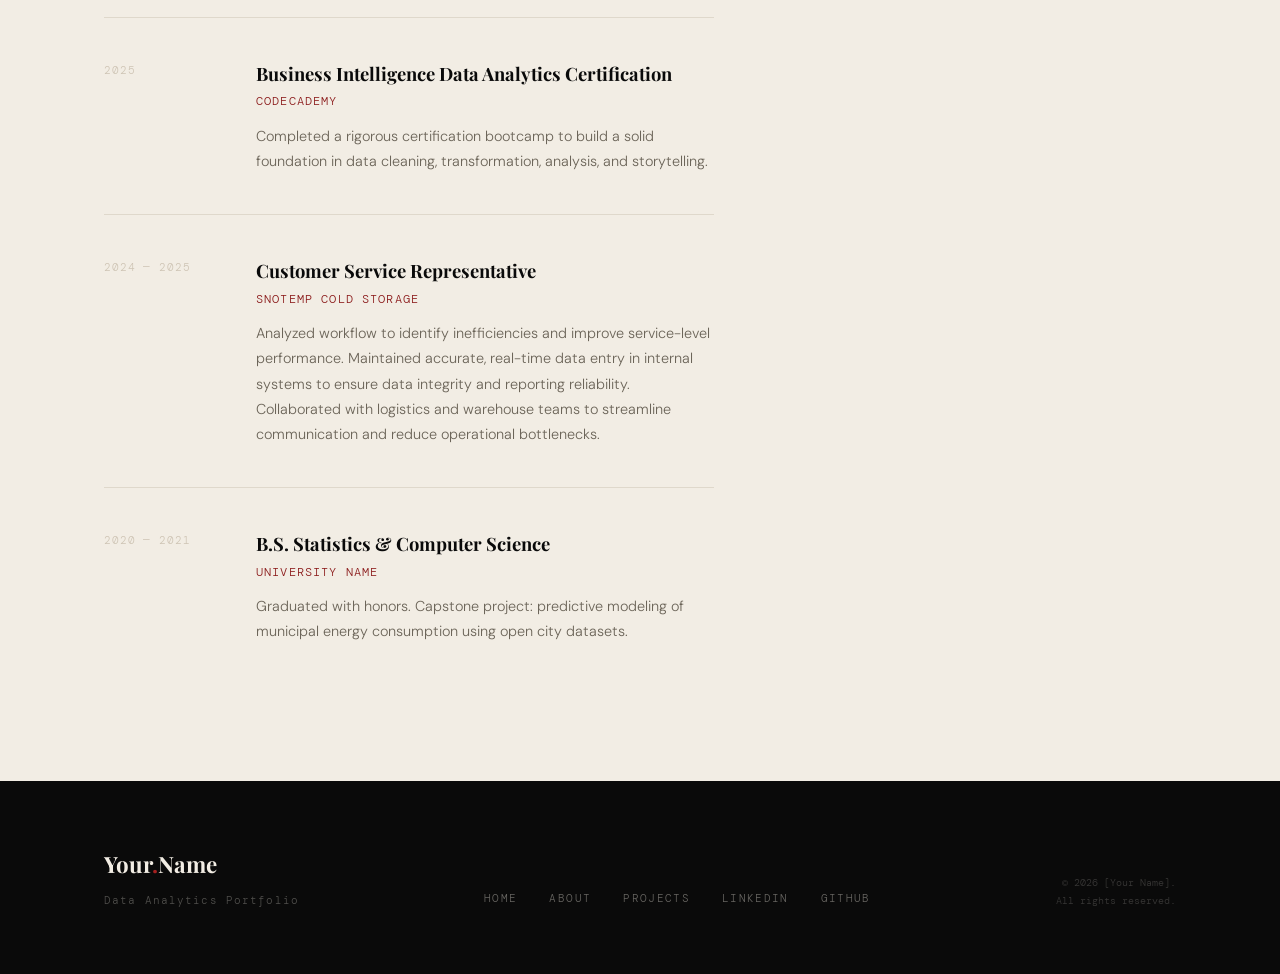
==== commit 55b18fae: "Edit placeholder text on About page (more needed)" ====
--- a/about.html
+++ b/about.html
@@ -3,8 +3,8 @@
 <head>
   <meta charset="UTF-8" />
   <meta name="viewport" content="width=device-width, initial-scale=1.0" />
-  <title>About — Your Name</title>
-  <meta name="description" content="Professional background, experience, and skills of [Your Name], data analyst." />
+  <title>About — Hannah</title>
+  <meta name="description" content="Professional background, experience, and skills of Hannah Van Patten, data analyst." />
   <link rel="stylesheet" href="style.css" />
   <link rel="icon" href="data:image/svg+xml,<svg xmlns='http://www.w3.org/2000/svg' viewBox='0 0 32 32'><rect width='32' height='32' fill='%238B1A1A'/><text y='24' x='6' font-size='20' fill='white' font-family='serif'>A</text></svg>" />
 </head>
@@ -15,7 +15,7 @@
 
   <!-- ── Navigation ── -->
   <nav aria-label="Main navigation">
-    <a href="index.html" class="nav-logo">Your<span>.</span>Name</a>
+    <a href="index.html" class="nav-logo">Hannah<span>.</span>Van Patten</a>
     <button class="nav-toggle" aria-label="Toggle menu" aria-expanded="false">
       <span></span><span></span><span></span>
     </button>
@@ -49,27 +49,28 @@
 
             <!-- ── EDIT YOUR BIO BELOW ── -->
             <p>
-              I'm [Your Name], a data analyst with [X] years of experience helping
-              organizations move from intuition to evidence. My background spans
-              [industry/field], where I've led analytics initiatives from raw data
-              ingestion through to executive-level dashboards and strategic reports.
+              I'm Hannah, a data analyst with a nontraditional background in 
+              manufacturing, death care, and real estate. I specialize in using 
+              Python, SQL, and Tableau to analyze data and communicate insights that 
+              support better decision-making.
             </p>
             <p>
-              My toolkit centers on Python, SQL, and Tableau, but I believe the
-              most important skill in data work is communication — translating
-              technical findings into language that drives decisions. I've worked
-              with engineering, marketing, product, and finance teams, and I've
-              found that the best analysis is the one people actually act on.
+              Although I'm at the start of my professional analytics career, my work 
+              across production, sales, and operations has given me a practical 
+              understanding of how businesses operate and where data can make a real 
+              impact. My projects focus on answering concrete business questions, 
+              with an emphasis on clarity, usability, and storytelling.
             </p>
             <p>
-              Outside of work, I'm passionate about [your interests — e.g., open
-              data initiatives, data journalism, teaching statistics]. I'm always
-              looking for interesting datasets and harder problems.
+              Outside of work, I'm passionate about narrative in all its forms, from 
+              performance arts to literature to game design. I'm always looking for 
+              problems to solve, and I’m especially interested in using data to 
+              uncover meaningful patterns and turn them into stories that matter.
             </p>
             <!-- ── END BIO ── -->
 
             <!-- Resume download button — replace resume.pdf with your actual file -->
-            <a href="resume.pdf" download class="btn btn-primary">
+            <a href="hvp-resume-v2.docx" download class="btn btn-primary">
               Download Résumé
               <span class="btn-arrow">↓</span>
             </a>
@@ -82,47 +83,47 @@
             <!-- ── EDIT EACH ROLE BELOW ── -->
 
             <div class="timeline-item">
-              <div class="timeline-year">2022 — Present</div>
-              <div>
-                <div class="timeline-role">Senior Data Analyst</div>
-                <div class="timeline-company">Company Name</div>
-                <p class="timeline-desc">
-                  Led a team of 3 analysts building customer-lifetime-value and
-                  churn models. Designed self-serve Tableau dashboards adopted by
-                  150+ users across sales and marketing. Reduced reporting time by
-                  60% through automated ETL pipelines.
-                </p>
-              </div>
-            </div>
-
-            <div class="timeline-item">
-              <div class="timeline-year">2020 — 2022</div>
-              <div>
-                <div class="timeline-role">Data Analyst</div>
-                <div class="timeline-company">Company Name</div>
-                <p class="timeline-desc">
-                  Owned end-to-end A/B testing framework for product features,
-                  analyzed cohort retention, and partnered with product managers
-                  to identify growth levers. Presented quarterly insights to C-suite.
-                </p>
-              </div>
-            </div>
-
-            <div class="timeline-item">
-              <div class="timeline-year">2018 — 2020</div>
-              <div>
-                <div class="timeline-role">Business Intelligence Analyst</div>
-                <div class="timeline-company">Company Name</div>
-                <p class="timeline-desc">
-                  Built and maintained core BI reporting infrastructure in Looker
-                  and SQL. Created financial performance dashboards used daily by
-                  operations and finance leadership.
-                </p>
-              </div>
-            </div>
-
-            <div class="timeline-item">
-              <div class="timeline-year">2014 — 2018</div>
+              <div class="timeline-year">2025 — Present</div>
+              <div>
+                <div class="timeline-role">Community Administrator</div>
+                <div class="timeline-company">Lewis Group of Companies</div>
+                <p class="timeline-desc">
+                  Delivered weekly occupancy, delinquency, and leasing performance 
+                  reports. Identified patterns in delinquency data and contributed to a 
+                  recovery strategy that reduced evictions per month by 50%.
+                </p>
+              </div>
+            </div>
+
+            <div class="timeline-item">
+              <div class="timeline-year">2025</div>
+              <div>
+                <div class="timeline-role">Business Intelligence Data Analytics Certification</div>
+                <div class="timeline-company">Codecademy</div>
+                <p class="timeline-desc">
+                  Completed a rigorous certification bootcamp to build a solid foundation 
+                  in data cleaning, transformation, analysis, and storytelling.
+                </p>
+              </div>
+            </div>
+
+            <div class="timeline-item">
+              <div class="timeline-year">2024 — 2025</div>
+              <div>
+                <div class="timeline-role">Customer Service Representative</div>
+                <div class="timeline-company">SnoTemp Cold Storage</div>
+                <p class="timeline-desc">
+                  Analyzed workflow to identify inefficiencies and improve service-level 
+                  performance. Maintained accurate, real-time data entry in internal 
+                  systems to ensure data integrity and reporting reliability. 
+                  Collaborated with logistics and warehouse teams to streamline 
+                  communication and reduce operational bottlenecks.
+                </p>
+              </div>
+            </div>
+
+            <div class="timeline-item">
+              <div class="timeline-year">2020 — 2021</div>
               <div>
                 <div class="timeline-role">B.S. Statistics &amp; Computer Science</div>
                 <div class="timeline-company">University Name</div>
--- a/style.css
+++ b/style.css
@@ -301,7 +301,7 @@
   align-items: center;
   gap: 0.75rem;
   font-family: var(--font-mono);
-  font-size: 0.68rem;
+  font-size: 2rem;
   letter-spacing: 0.12em;
   text-transform: uppercase;
   color: rgba(242, 237, 228, 0.25);
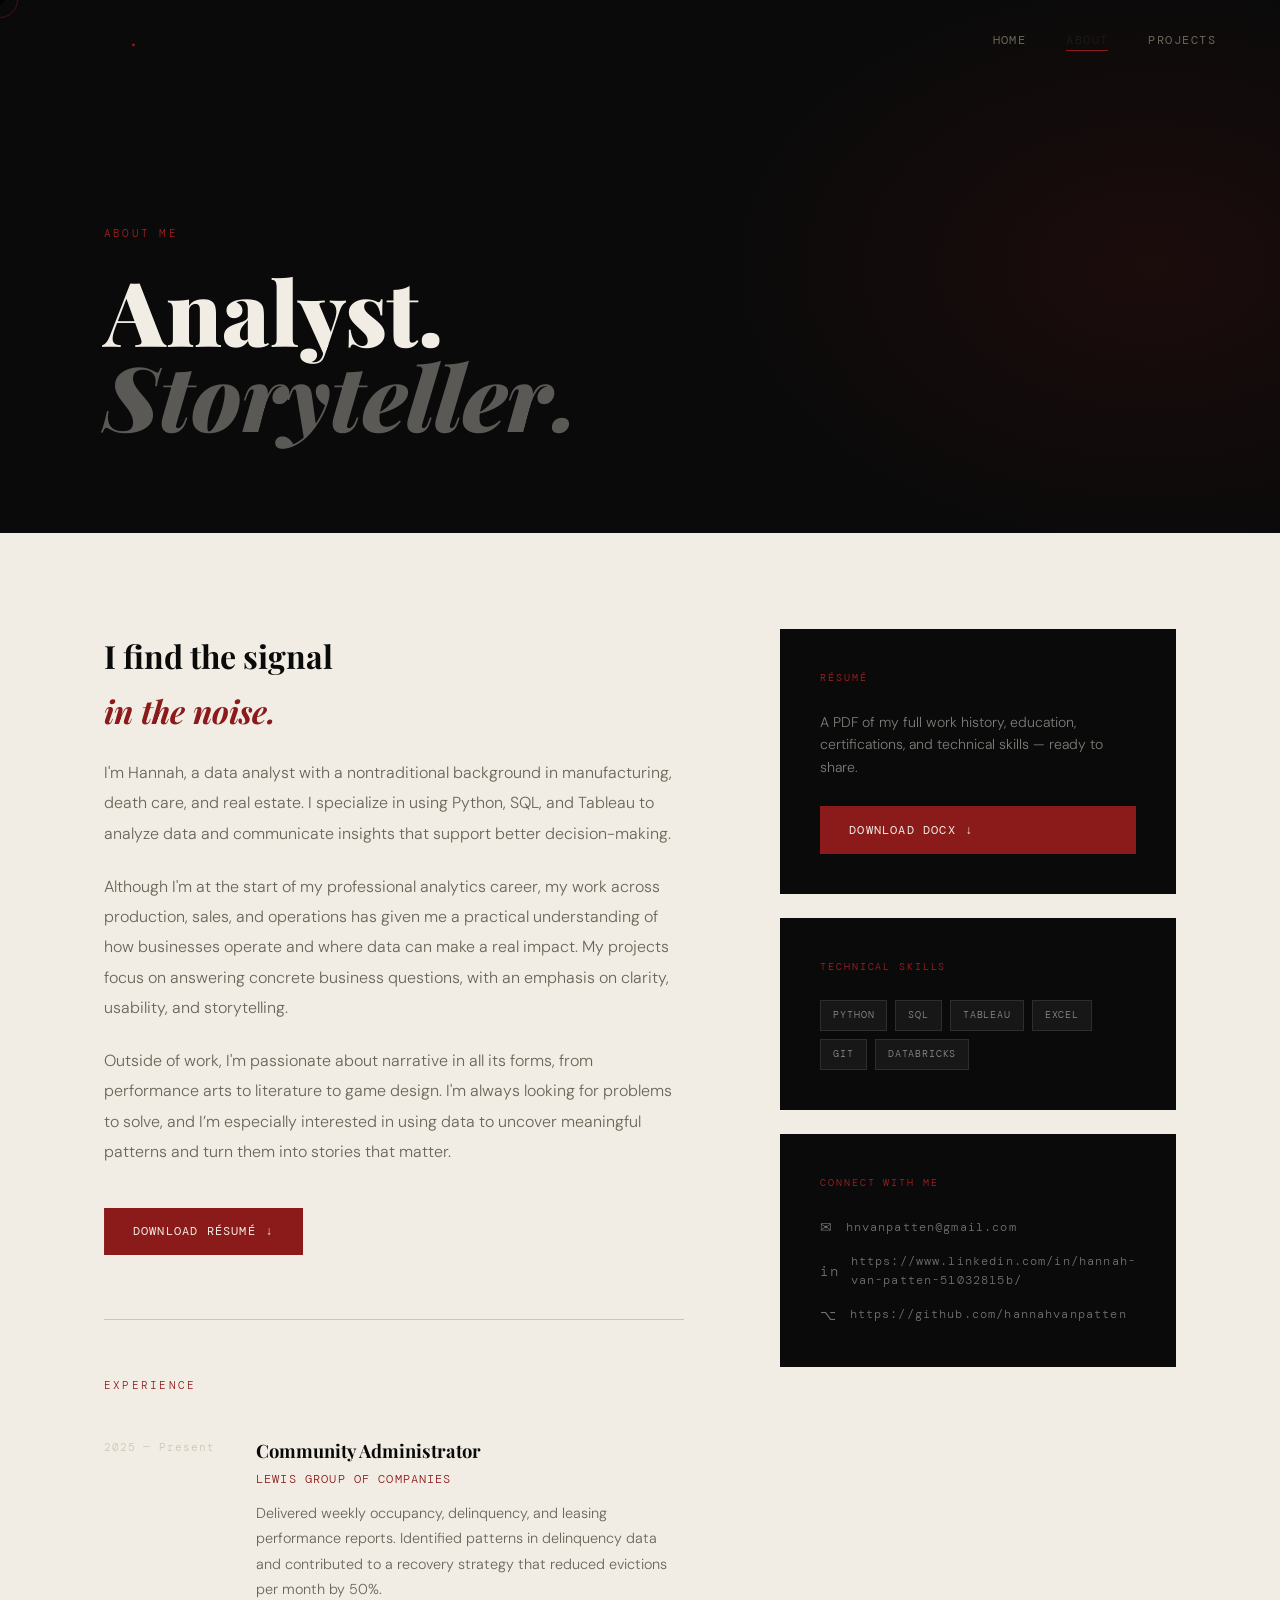
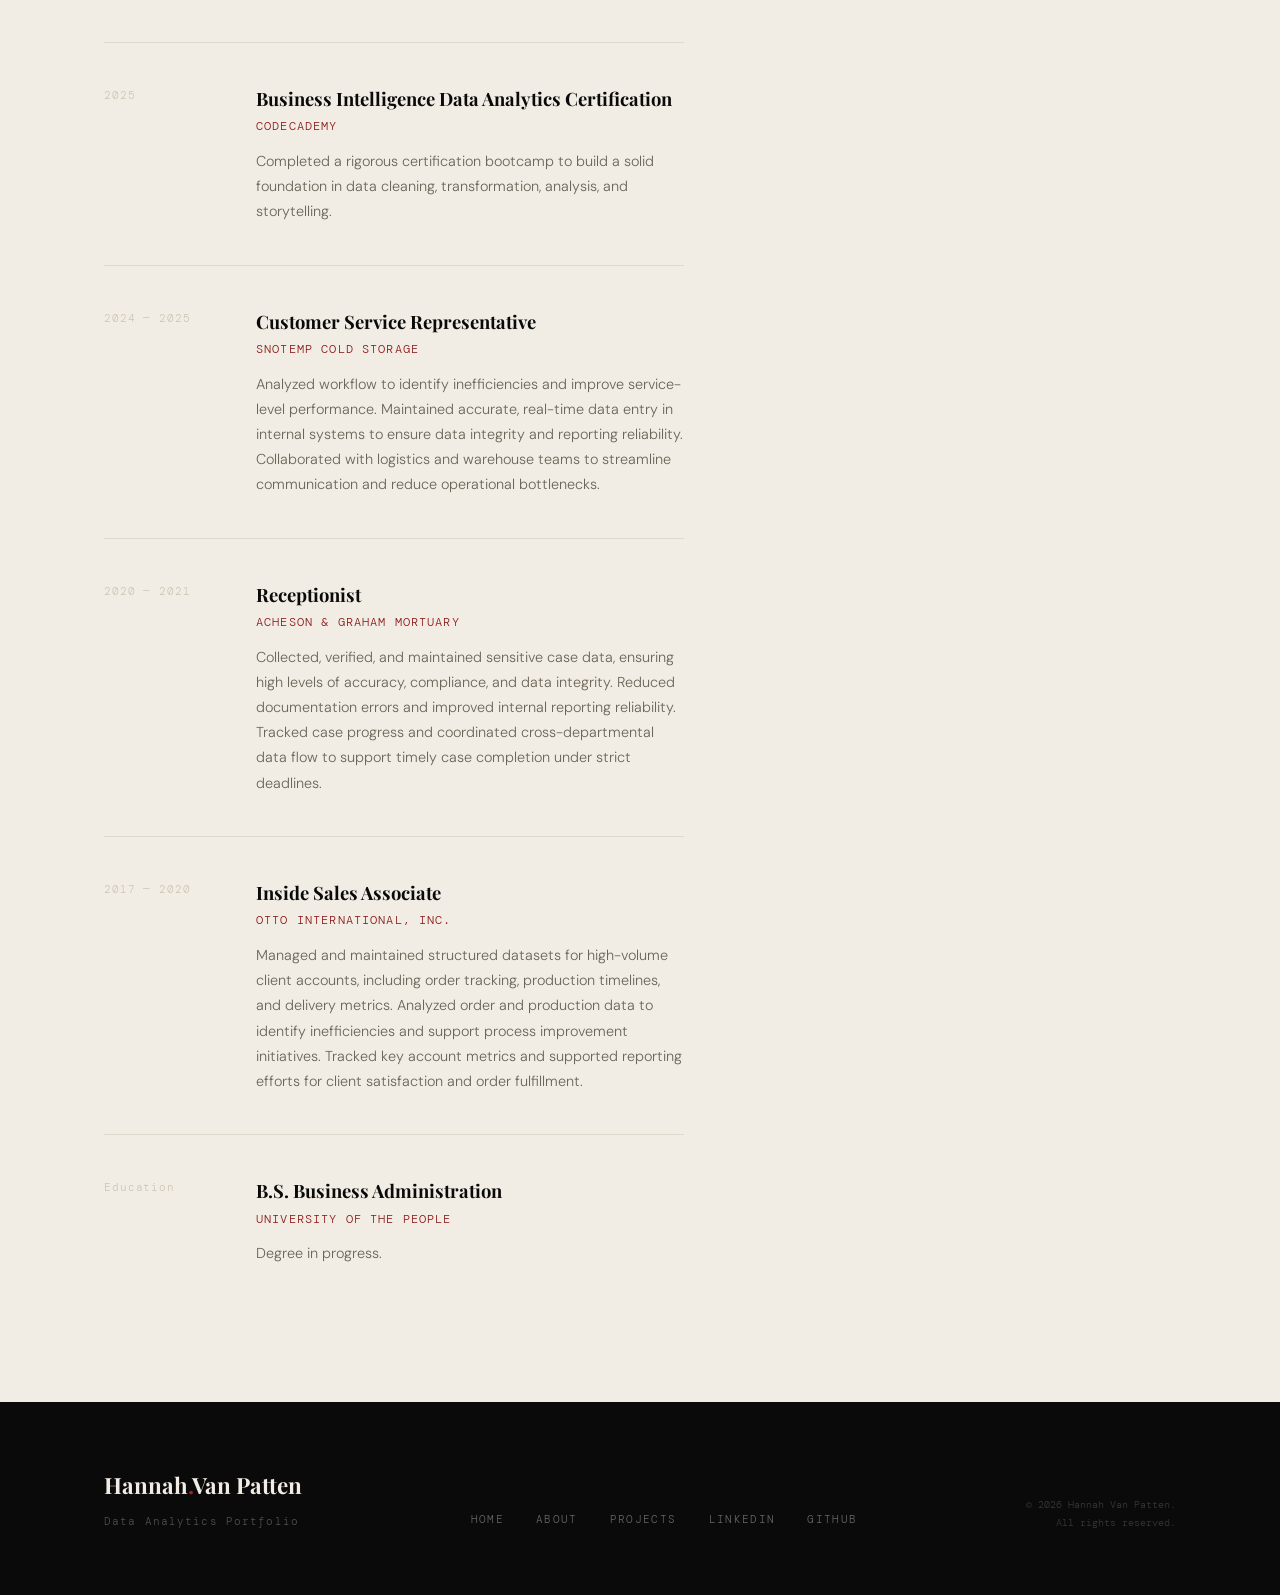
==== commit 214cabe7: "Finish replacing placeholder text on About page" ====
--- a/about.html
+++ b/about.html
@@ -125,11 +125,41 @@
             <div class="timeline-item">
               <div class="timeline-year">2020 — 2021</div>
               <div>
-                <div class="timeline-role">B.S. Statistics &amp; Computer Science</div>
-                <div class="timeline-company">University Name</div>
-                <p class="timeline-desc">
-                  Graduated with honors. Capstone project: predictive modeling of
-                  municipal energy consumption using open city datasets.
+                <div class="timeline-role">Receptionist</div>
+                <div class="timeline-company">Acheson &amp; Graham Mortuary</div>
+                <p class="timeline-desc">
+                  Collected, verified, and maintained sensitive case data, ensuring high 
+                  levels of accuracy, compliance, and data integrity. Reduced 
+                  documentation errors and improved internal reporting reliability. 
+                  Tracked case progress and coordinated cross-departmental data flow to 
+                  support timely case completion under strict deadlines.
+                </p>
+              </div>
+            </div>
+
+            <div class="timeline-item">
+              <div class="timeline-year">2017 — 2020</div>
+              <div>
+                <div class="timeline-role">Inside Sales Associate</div>
+                <div class="timeline-company">Otto International, Inc.</div>
+                <p class="timeline-desc">
+                  Managed and maintained structured datasets for high-volume client 
+                  accounts, including order tracking, production timelines, and 
+                  delivery metrics. Analyzed order and production data to identify 
+                  inefficiencies and support process improvement initiatives. Tracked 
+                  key account metrics and supported reporting efforts for client 
+                  satisfaction and order fulfillment.
+                </p>
+              </div>
+            </div>
+
+            <div class="timeline-item">
+              <div class="timeline-year">Education</div>
+              <div>
+                <div class="timeline-role">B.S. Business Administration</div>
+                <div class="timeline-company">University of the People</div>
+                <p class="timeline-desc">
+                  Degree in progress.
                 </p>
               </div>
             </div>
@@ -150,8 +180,8 @@
                 technical skills — ready to share.
               </p>
               <!-- Replace resume.pdf with your actual file -->
-              <a href="resume.pdf" download class="btn btn-primary">
-                Download PDF <span class="btn-arrow">↓</span>
+              <a href="hvp-resume-v2.docx" download class="btn btn-primary">
+                Download docx <span class="btn-arrow">↓</span>
               </a>
             </div>
           </div>
@@ -163,38 +193,26 @@
               <!-- ── UPDATE YOUR SKILLS ── -->
               <span class="skill-chip">Python</span>
               <span class="skill-chip">SQL</span>
-              <span class="skill-chip">R</span>
               <span class="skill-chip">Tableau</span>
-              <span class="skill-chip">Power BI</span>
-              <span class="skill-chip">dbt</span>
-              <span class="skill-chip">Spark</span>
-              <span class="skill-chip">Pandas</span>
-              <span class="skill-chip">Scikit-learn</span>
-              <span class="skill-chip">XGBoost</span>
-              <span class="skill-chip">Matplotlib</span>
-              <span class="skill-chip">Seaborn</span>
-              <span class="skill-chip">Plotly</span>
               <span class="skill-chip">Excel</span>
               <span class="skill-chip">Git</span>
-              <span class="skill-chip">BigQuery</span>
-              <span class="skill-chip">Snowflake</span>
-              <span class="skill-chip">Airflow</span>
+              <span class="skill-chip">Databricks</span>
             </div>
           </div>
 
           <!-- Connect Card -->
           <div class="sidebar-card reveal reveal-delay-2">
-            <p class="sidebar-card-label">Connect</p>
+            <p class="sidebar-card-label">Connect With Me</p>
             <div class="connect-links">
               <!-- ── UPDATE YOUR LINKS ── -->
-              <a href="mailto:you@email.com" class="connect-link">
-                <span>✉</span> you@email.com
-              </a>
-              <a href="https://linkedin.com/in/yourhandle" target="_blank" rel="noopener" class="connect-link">
-                <span>in</span> linkedin.com/in/yourhandle
-              </a>
-              <a href="https://github.com/yourhandle" target="_blank" rel="noopener" class="connect-link">
-                <span>⌥</span> github.com/yourhandle
+              <a href="mailto:hnvanpatten@gmail.com" class="connect-link">
+                <span>✉</span> hnvanpatten@gmail.com
+              </a>
+              <a href="https://www.linkedin.com/in/hannah-van-patten-51032815b/" target="_blank" rel="noopener" class="connect-link">
+                <span>in</span> https://www.linkedin.com/in/hannah-van-patten-51032815b/
+              </a>
+              <a href="https://github.com/hannahvanpatten" target="_blank" rel="noopener" class="connect-link">
+                <span>⌥</span> https://github.com/hannahvanpatten
               </a>
             </div>
           </div>
@@ -209,7 +227,7 @@
     <div class="container">
       <div class="footer-inner">
         <div>
-          <div class="footer-logo">Your<span>.</span>Name</div>
+          <div class="footer-logo">Hannah<span>.</span>Van Patten</div>
           <div class="footer-tagline">Data Analytics Portfolio</div>
         </div>
         <ul class="footer-links">
@@ -220,7 +238,7 @@
           <li><a href="#" target="_blank" rel="noopener">GitHub</a></li>
         </ul>
         <div class="footer-copy">
-          &copy; <span class="footer-year"></span> [Your Name].<br>All rights reserved.
+          &copy; <span class="footer-year"></span> Hannah Van Patten.<br>All rights reserved.
         </div>
       </div>
     </div>
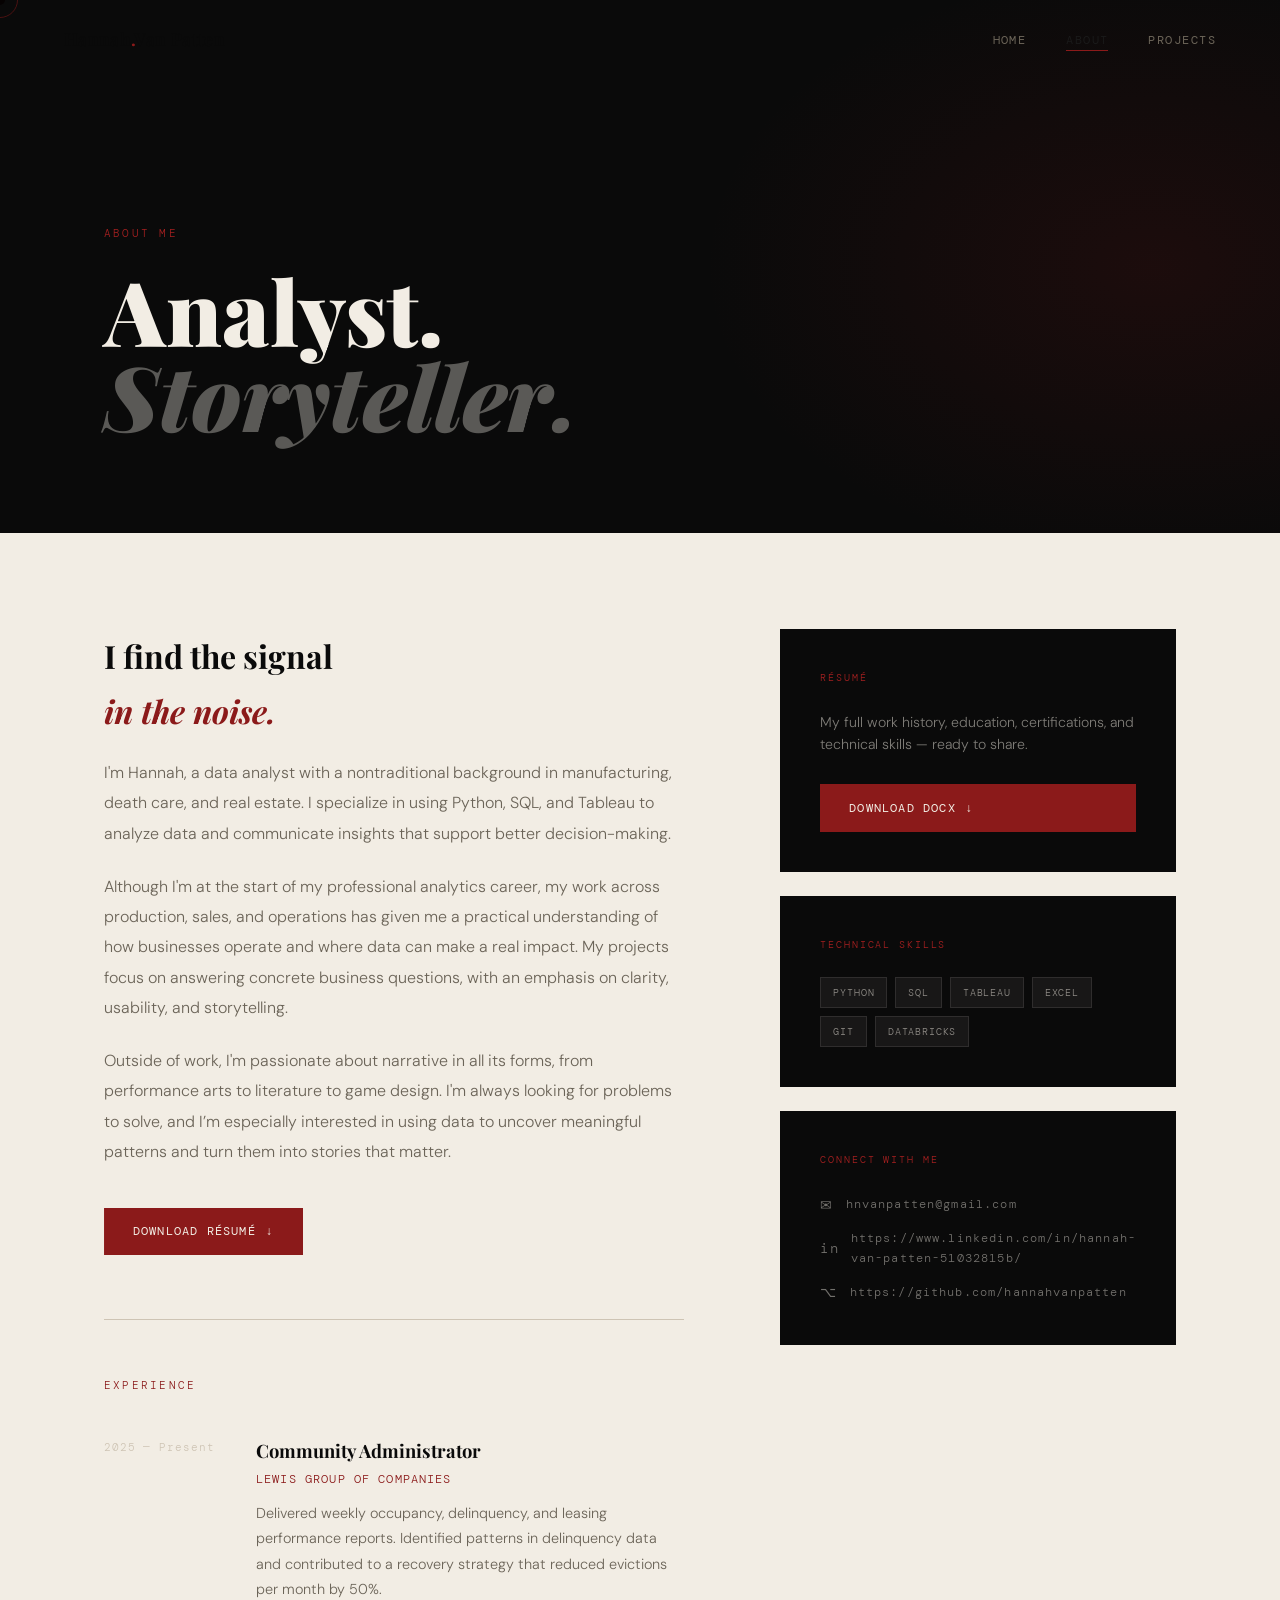
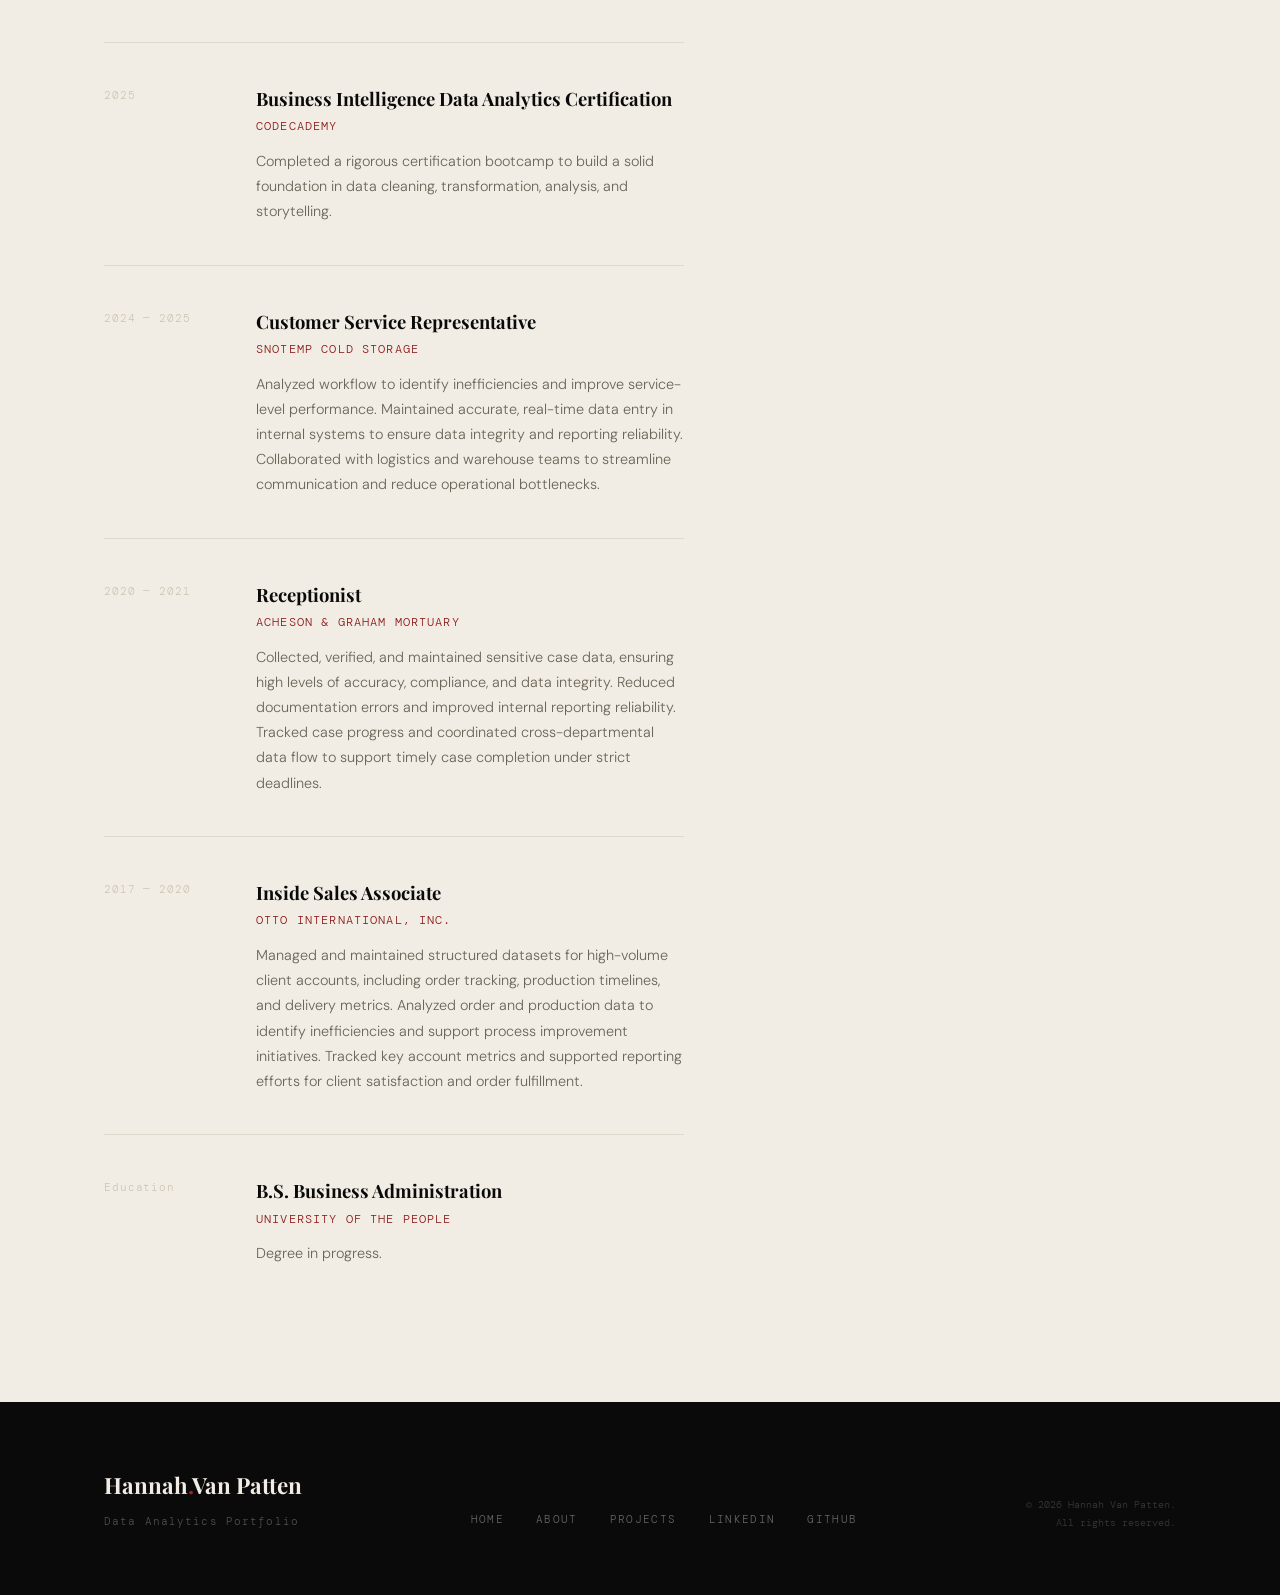
==== commit 393185a1: "Fix typos on index and about" ====
--- a/about.html
+++ b/about.html
@@ -176,7 +176,7 @@
             <p class="sidebar-card-label">Résumé</p>
             <div class="resume-download">
               <p>
-                A PDF of my full work history, education, certifications, and
+                My full work history, education, certifications, and
                 technical skills — ready to share.
               </p>
               <!-- Replace resume.pdf with your actual file -->
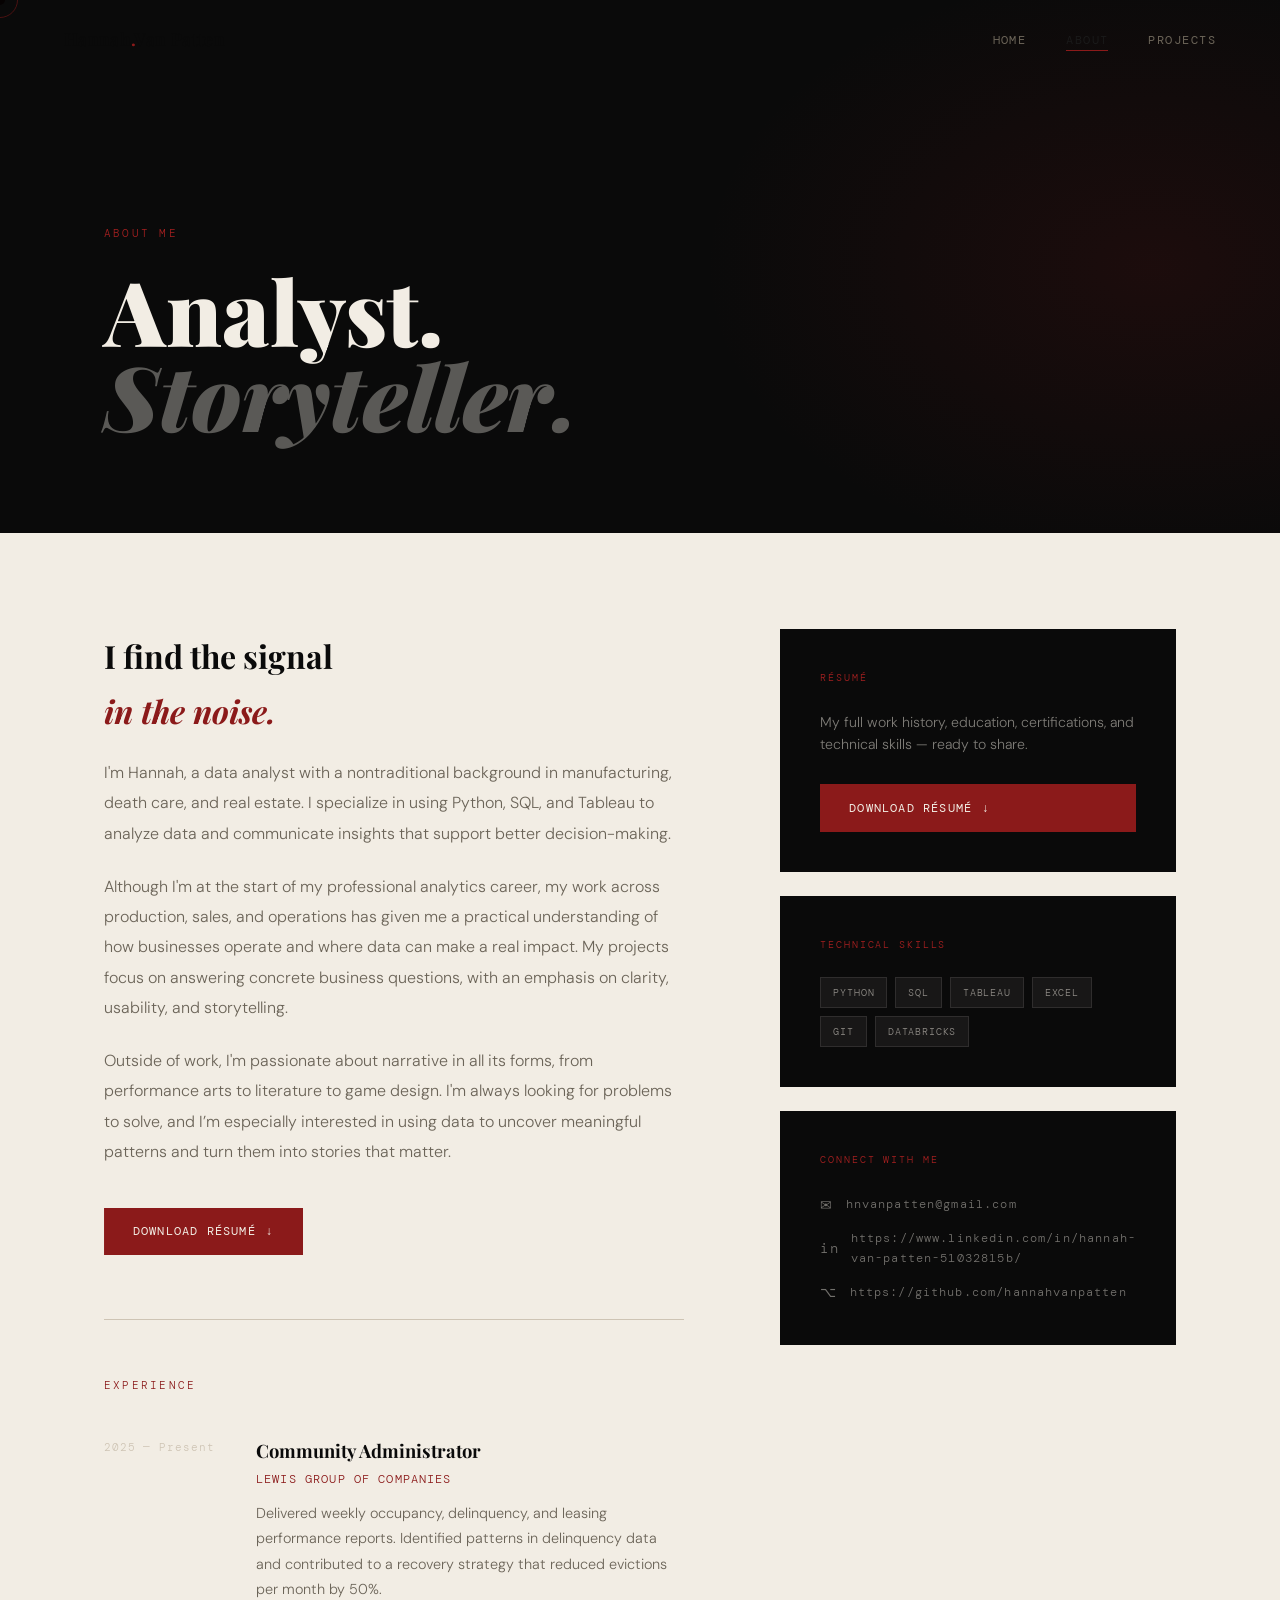
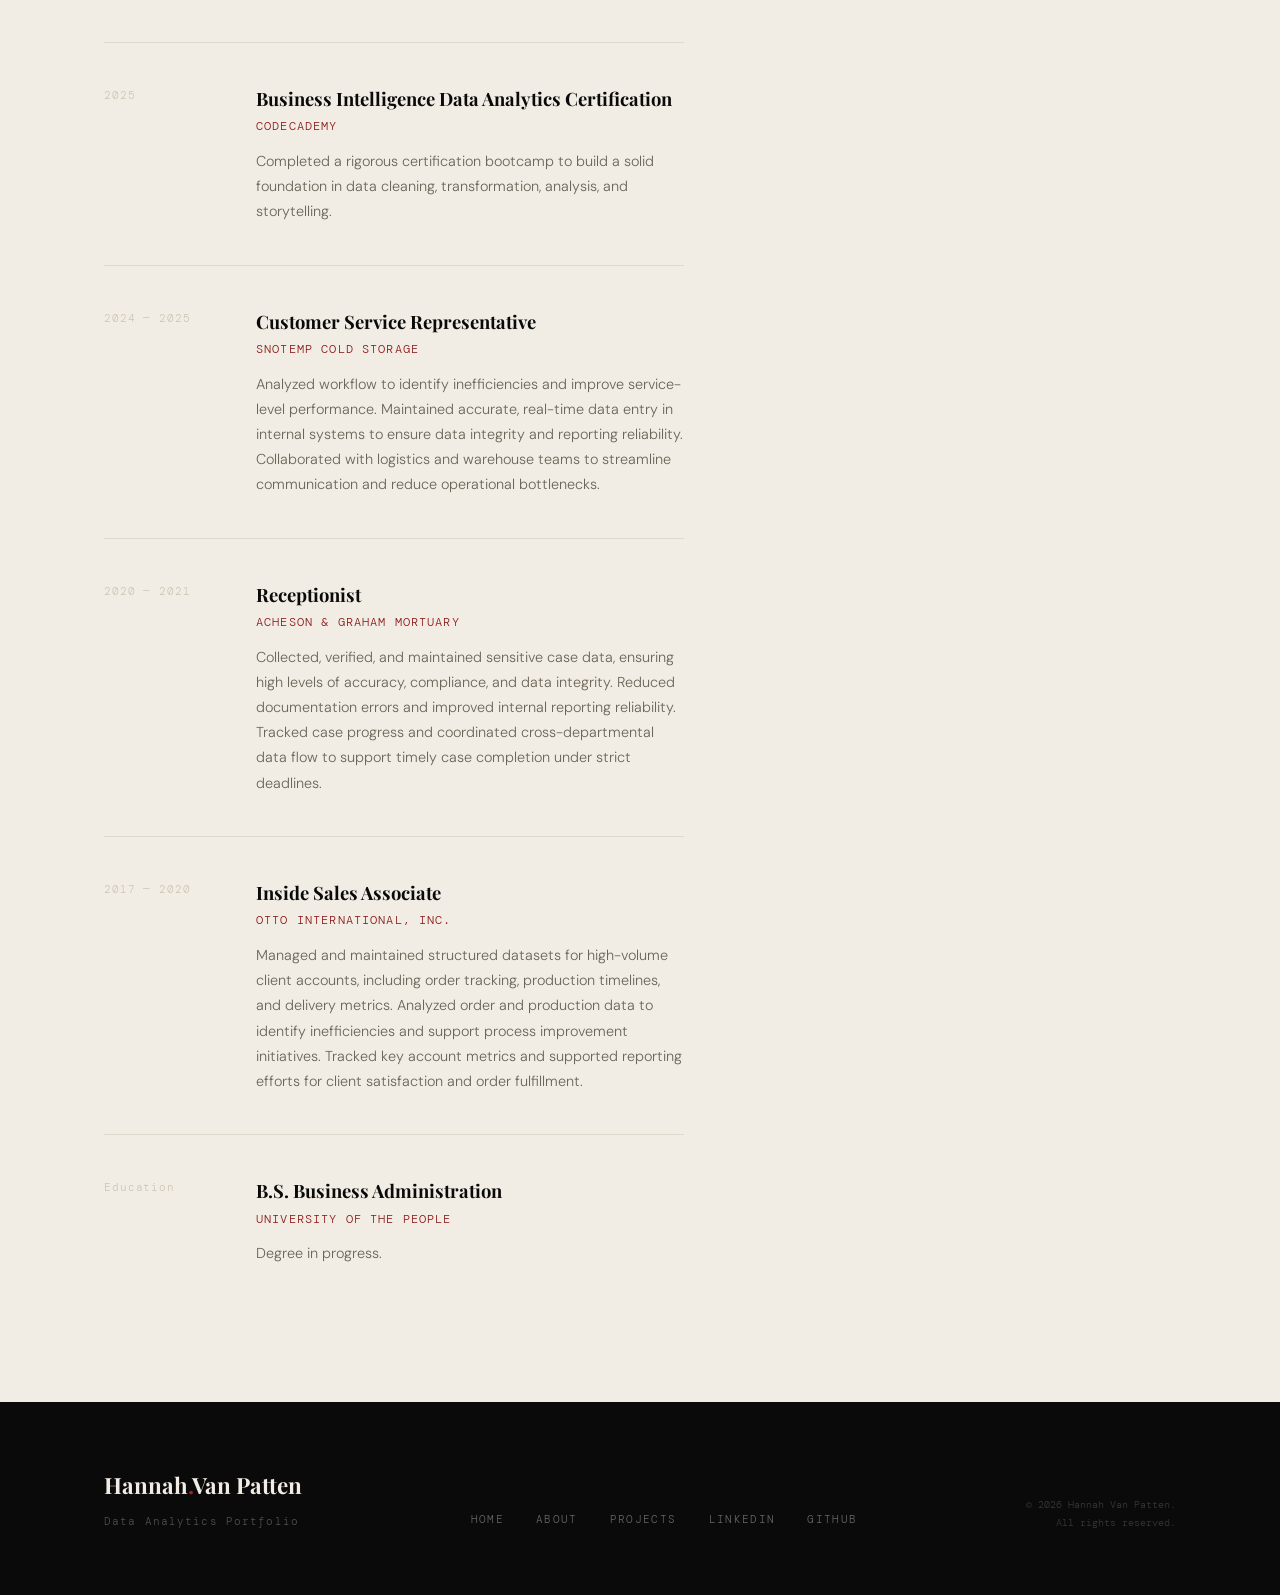
==== commit cd26bd0b: "Fix broken links on multiple pages" ====
--- a/about.html
+++ b/about.html
@@ -70,7 +70,7 @@
             <!-- ── END BIO ── -->
 
             <!-- Resume download button — replace resume.pdf with your actual file -->
-            <a href="hvp-resume-v2.docx" download class="btn btn-primary">
+            <a href="Hannah-Van-Patten-resume-v4.docx" download class="btn btn-primary">
               Download Résumé
               <span class="btn-arrow">↓</span>
             </a>
@@ -180,8 +180,8 @@
                 technical skills — ready to share.
               </p>
               <!-- Replace resume.pdf with your actual file -->
-              <a href="hvp-resume-v2.docx" download class="btn btn-primary">
-                Download docx <span class="btn-arrow">↓</span>
+              <a href="Hannah-Van-Patten-resume-v4.docx" download class="btn btn-primary">
+                Download Résumé <span class="btn-arrow">↓</span>
               </a>
             </div>
           </div>
@@ -234,8 +234,8 @@
           <li><a href="index.html">Home</a></li>
           <li><a href="about.html">About</a></li>
           <li><a href="projects.html">Projects</a></li>
-          <li><a href="#" target="_blank" rel="noopener">LinkedIn</a></li>
-          <li><a href="#" target="_blank" rel="noopener">GitHub</a></li>
+          <li><a href="https://www.linkedin.com/in/hannah-van-patten-51032815b/" target="_blank" rel="noopener">LinkedIn</a></li>
+          <li><a href="https://github.com/hannahvanpatten" target="_blank" rel="noopener">GitHub</a></li>
         </ul>
         <div class="footer-copy">
           &copy; <span class="footer-year"></span> Hannah Van Patten.<br>All rights reserved.
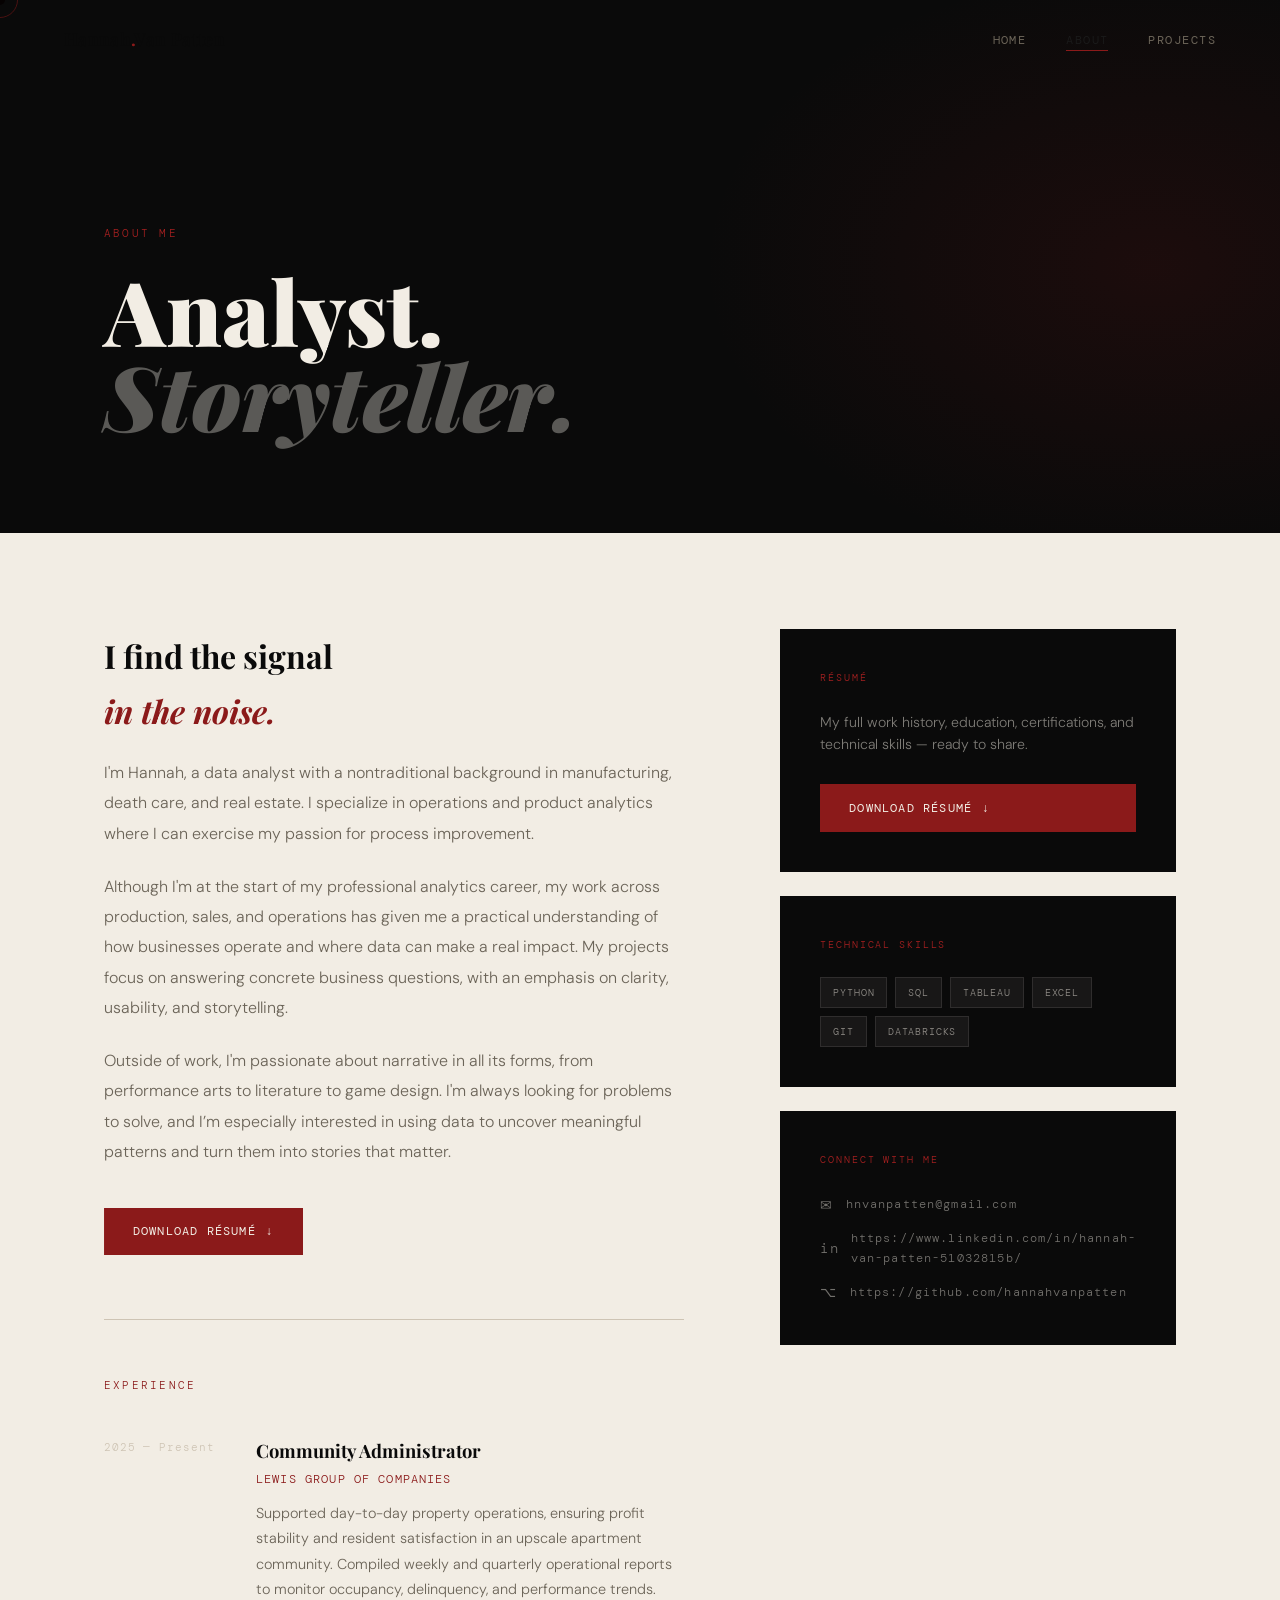
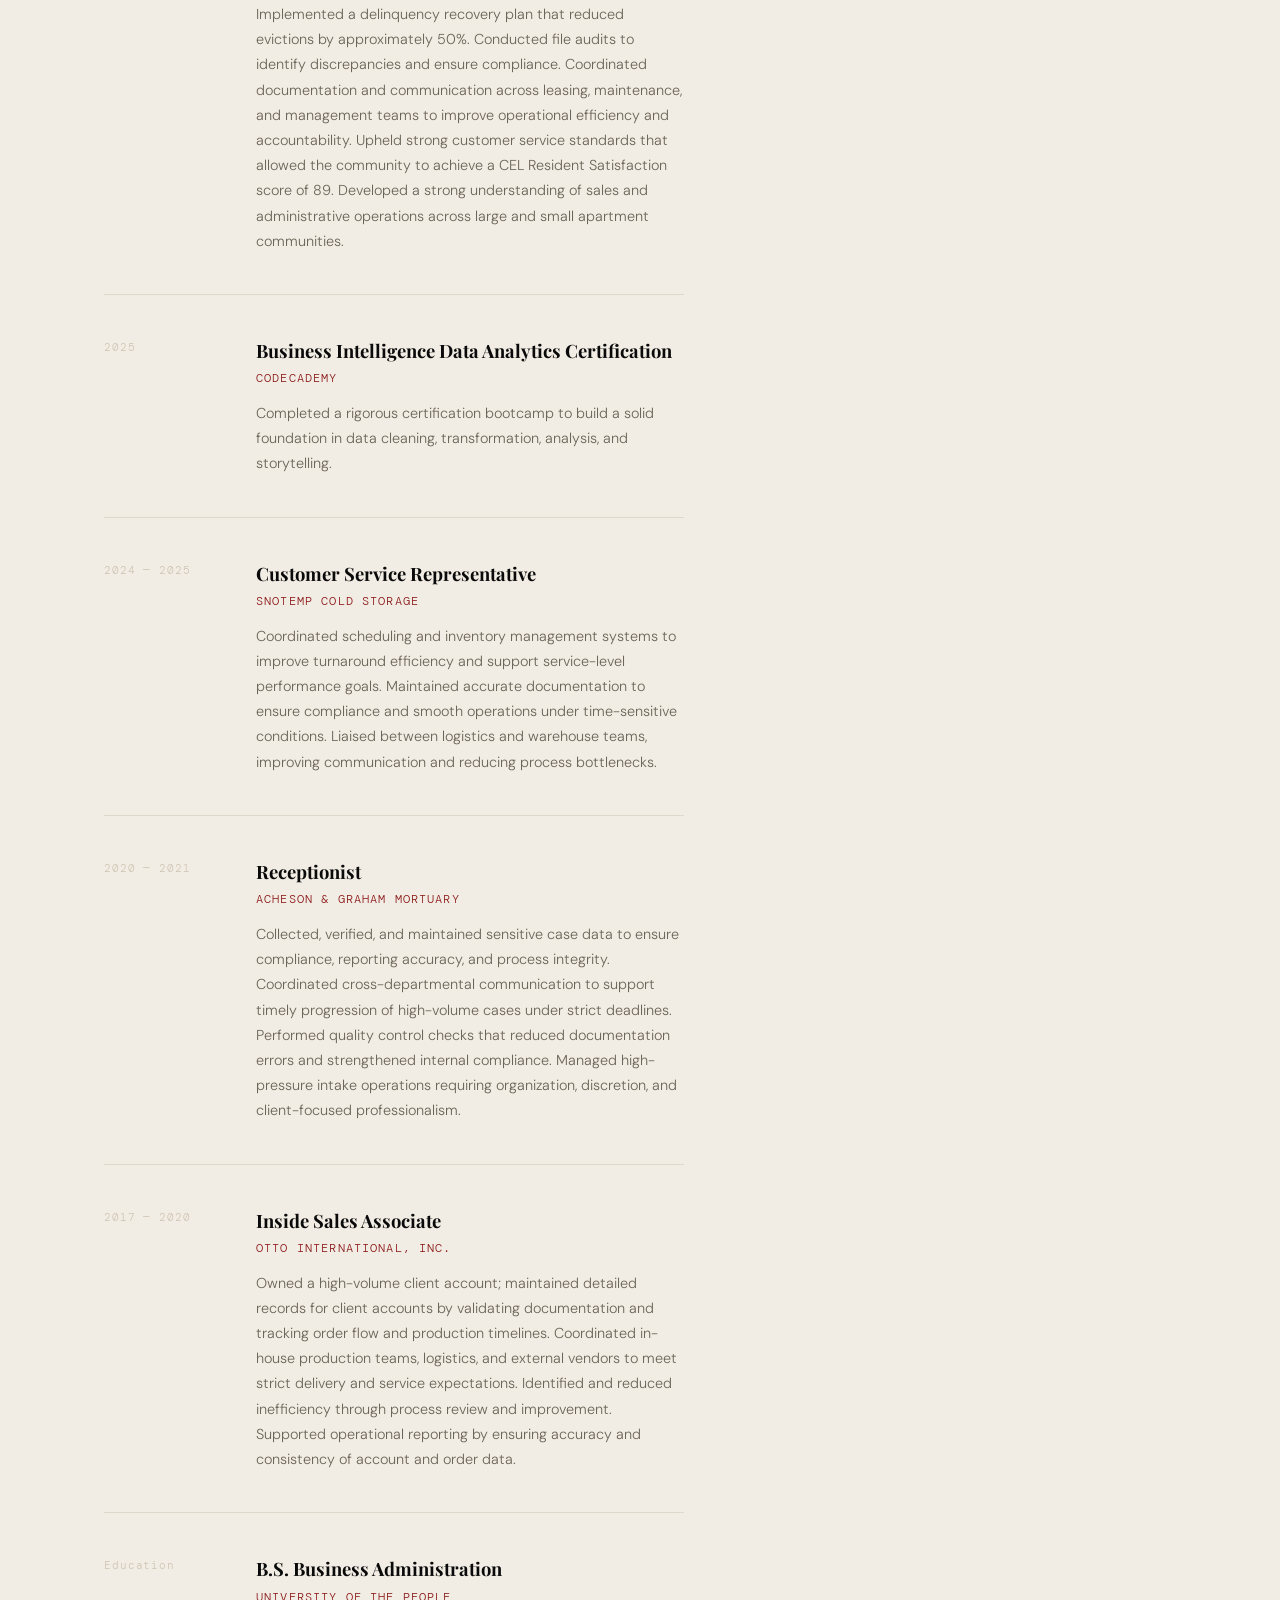
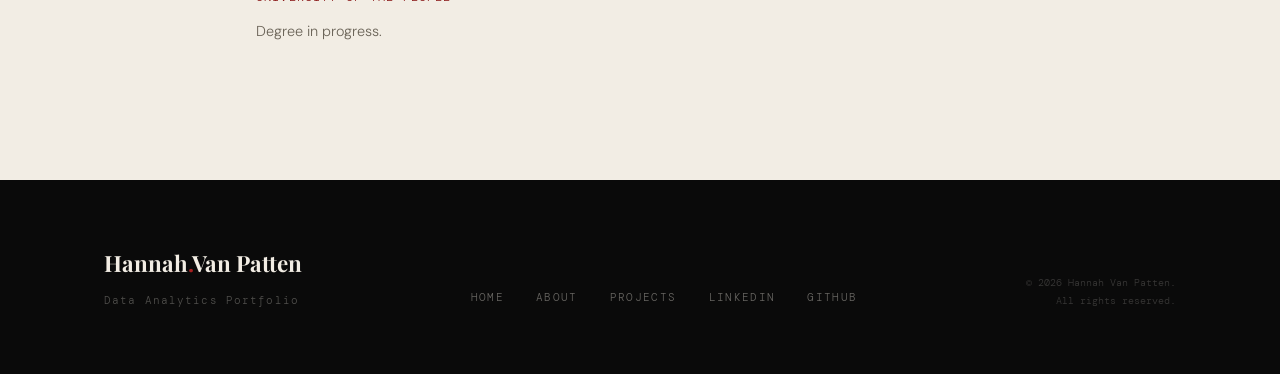
==== commit 41b8c0ab: "Edit phrasing" ====
--- a/about.html
+++ b/about.html
@@ -50,9 +50,9 @@
             <!-- ── EDIT YOUR BIO BELOW ── -->
             <p>
               I'm Hannah, a data analyst with a nontraditional background in 
-              manufacturing, death care, and real estate. I specialize in using 
-              Python, SQL, and Tableau to analyze data and communicate insights that 
-              support better decision-making.
+              manufacturing, death care, and real estate. I specialize in 
+              operations and product analytics where I can exercise my passion for 
+              process improvement.
             </p>
             <p>
               Although I'm at the start of my professional analytics career, my work 
@@ -88,9 +88,16 @@
                 <div class="timeline-role">Community Administrator</div>
                 <div class="timeline-company">Lewis Group of Companies</div>
                 <p class="timeline-desc">
-                  Delivered weekly occupancy, delinquency, and leasing performance 
-                  reports. Identified patterns in delinquency data and contributed to a 
-                  recovery strategy that reduced evictions per month by 50%.
+                  Supported day-to-day property operations, ensuring profit stability and resident 
+                  satisfaction in an upscale apartment community. Compiled weekly and quarterly 
+                  operational reports to monitor occupancy, delinquency, and performance trends. 
+                  Implemented a delinquency recovery plan that reduced evictions by approximately 
+                  50%. Conducted file audits to identify discrepancies and ensure compliance. 
+                  Coordinated documentation and communication across leasing, maintenance, and 
+                  management teams to improve operational efficiency and accountability. Upheld 
+                  strong customer service standards that allowed the community to achieve a CEL 
+                  Resident Satisfaction score of 89. Developed a strong understanding of sales and 
+                  administrative operations across large and small apartment communities.
                 </p>
               </div>
             </div>
@@ -113,11 +120,12 @@
                 <div class="timeline-role">Customer Service Representative</div>
                 <div class="timeline-company">SnoTemp Cold Storage</div>
                 <p class="timeline-desc">
-                  Analyzed workflow to identify inefficiencies and improve service-level 
-                  performance. Maintained accurate, real-time data entry in internal 
-                  systems to ensure data integrity and reporting reliability. 
-                  Collaborated with logistics and warehouse teams to streamline 
-                  communication and reduce operational bottlenecks.
+                  Coordinated scheduling and inventory management systems to improve 
+                  turnaround efficiency and support service-level performance goals. 
+                  Maintained accurate documentation to ensure compliance and smooth 
+                  operations under time-sensitive conditions. Liaised between logistics 
+                  and warehouse teams, improving communication and reducing process 
+                  bottlenecks.
                 </p>
               </div>
             </div>
@@ -128,11 +136,13 @@
                 <div class="timeline-role">Receptionist</div>
                 <div class="timeline-company">Acheson &amp; Graham Mortuary</div>
                 <p class="timeline-desc">
-                  Collected, verified, and maintained sensitive case data, ensuring high 
-                  levels of accuracy, compliance, and data integrity. Reduced 
-                  documentation errors and improved internal reporting reliability. 
-                  Tracked case progress and coordinated cross-departmental data flow to 
-                  support timely case completion under strict deadlines.
+                  Collected, verified, and maintained sensitive case data to ensure 
+                  compliance, reporting accuracy, and process integrity. Coordinated 
+                  cross-departmental communication to support timely progression of 
+                  high-volume cases under strict deadlines. Performed quality control 
+                  checks that reduced documentation errors and strengthened internal 
+                  compliance. Managed high-pressure intake operations requiring 
+                  organization, discretion, and client-focused professionalism.
                 </p>
               </div>
             </div>
@@ -143,12 +153,13 @@
                 <div class="timeline-role">Inside Sales Associate</div>
                 <div class="timeline-company">Otto International, Inc.</div>
                 <p class="timeline-desc">
-                  Managed and maintained structured datasets for high-volume client 
-                  accounts, including order tracking, production timelines, and 
-                  delivery metrics. Analyzed order and production data to identify 
-                  inefficiencies and support process improvement initiatives. Tracked 
-                  key account metrics and supported reporting efforts for client 
-                  satisfaction and order fulfillment.
+                  Owned a high-volume client account; maintained detailed records for 
+                  client accounts by validating documentation and tracking order flow 
+                  and production timelines. Coordinated in-house production teams, 
+                  logistics, and external vendors to meet strict delivery and service 
+                  expectations. Identified and reduced inefficiency through process 
+                  review and improvement. Supported operational reporting by ensuring 
+                  accuracy and consistency of account and order data.
                 </p>
               </div>
             </div>
